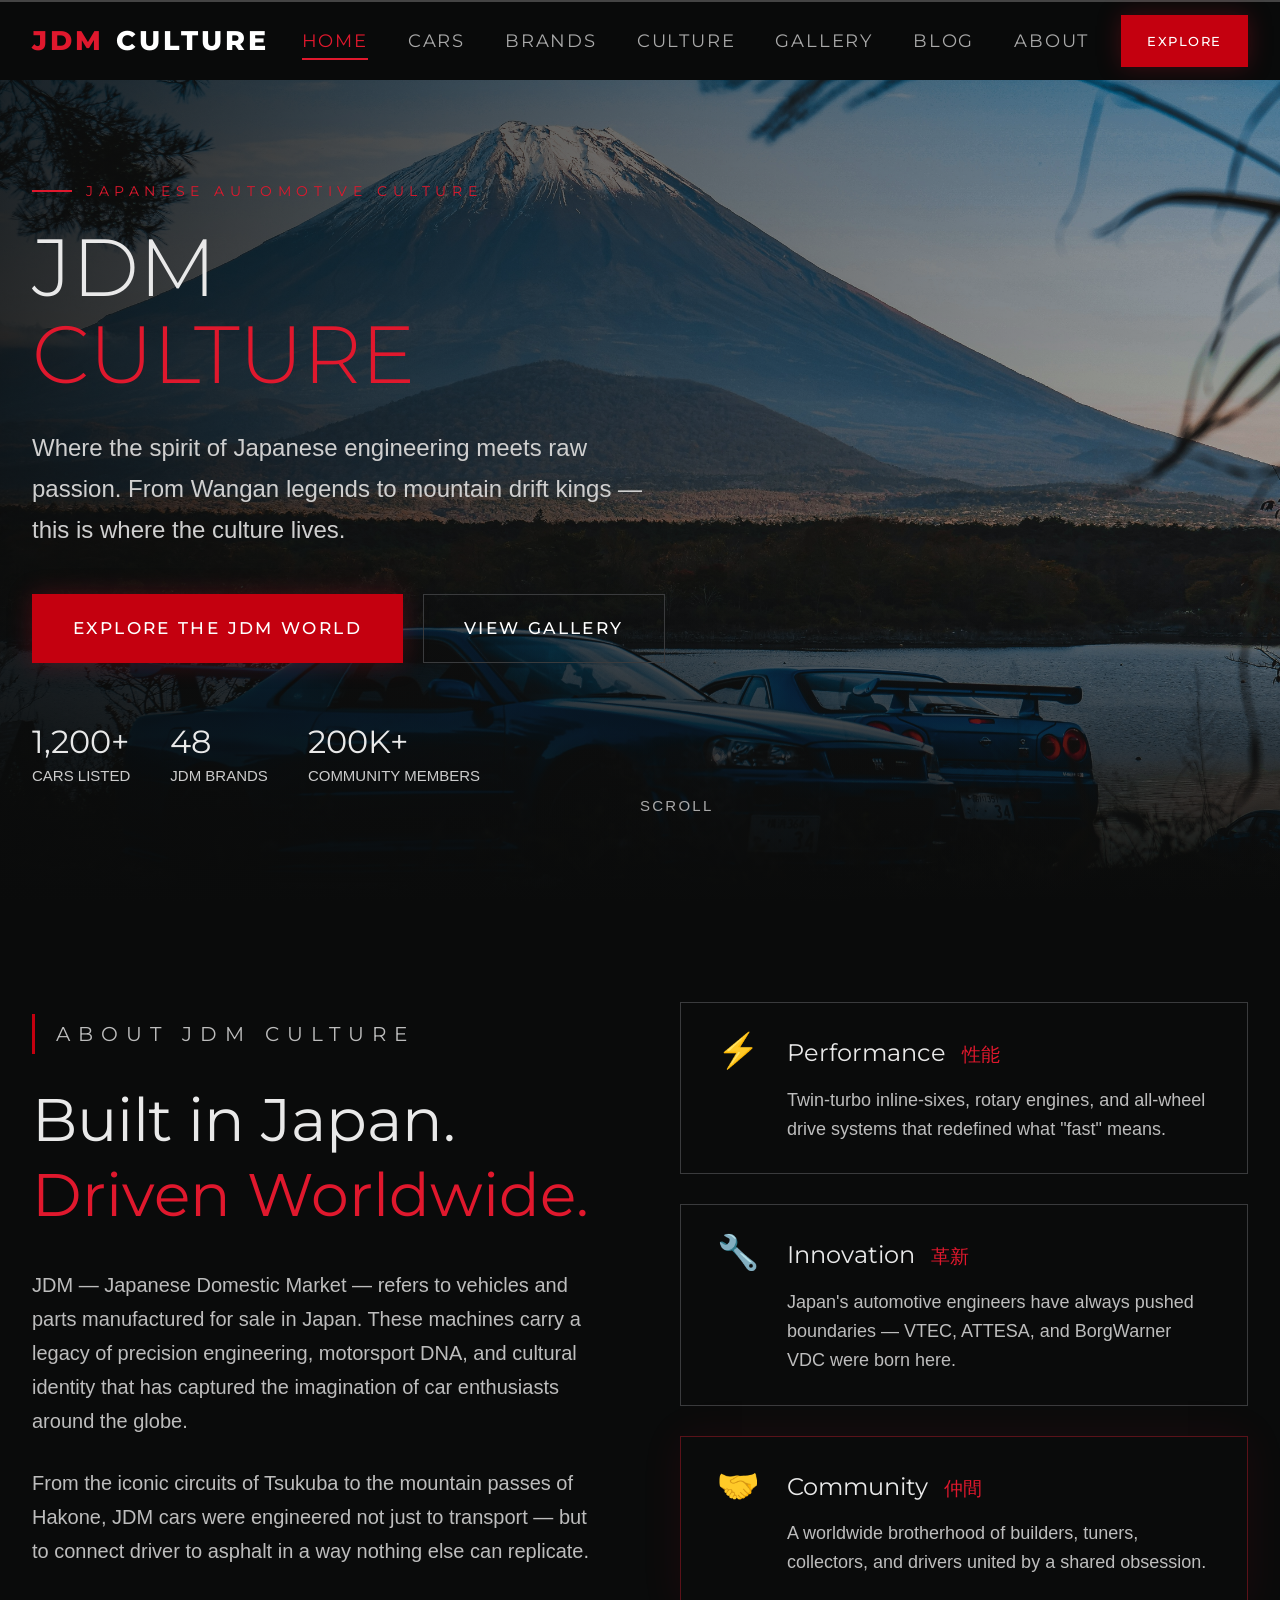
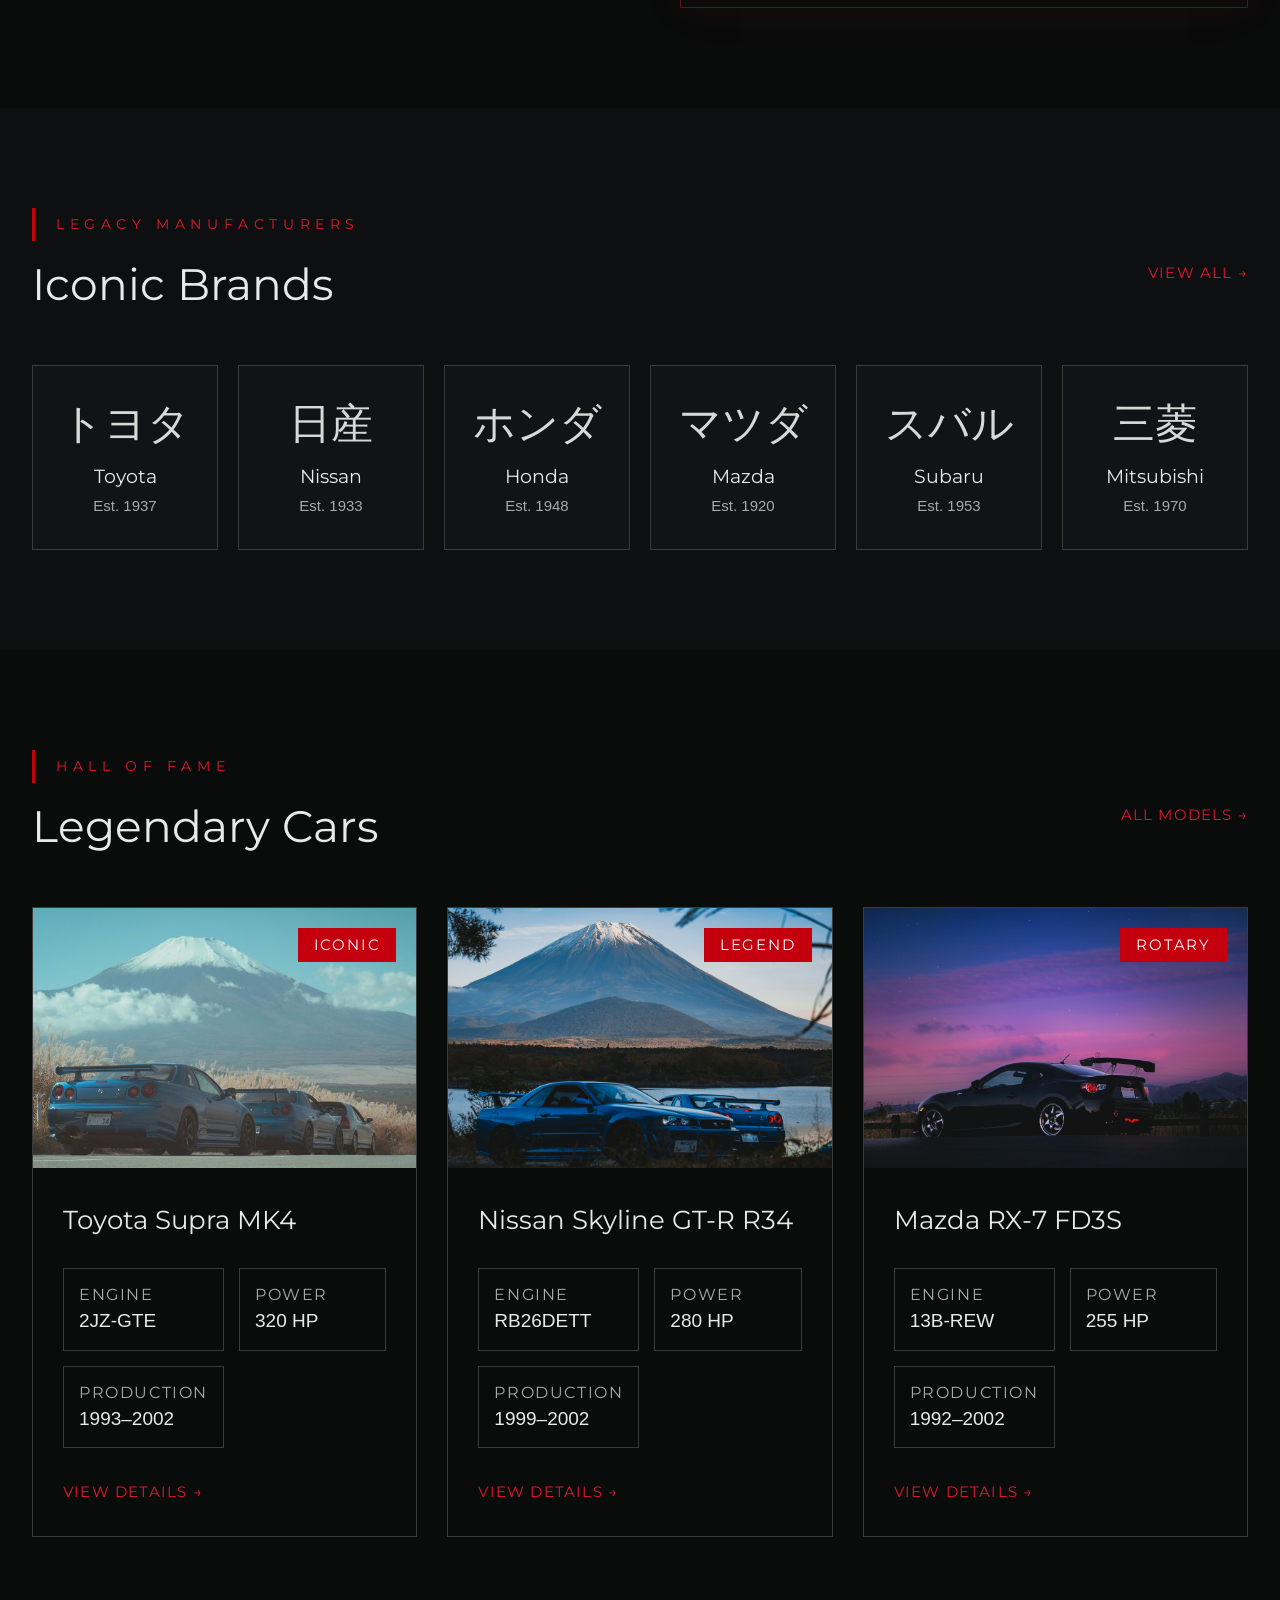
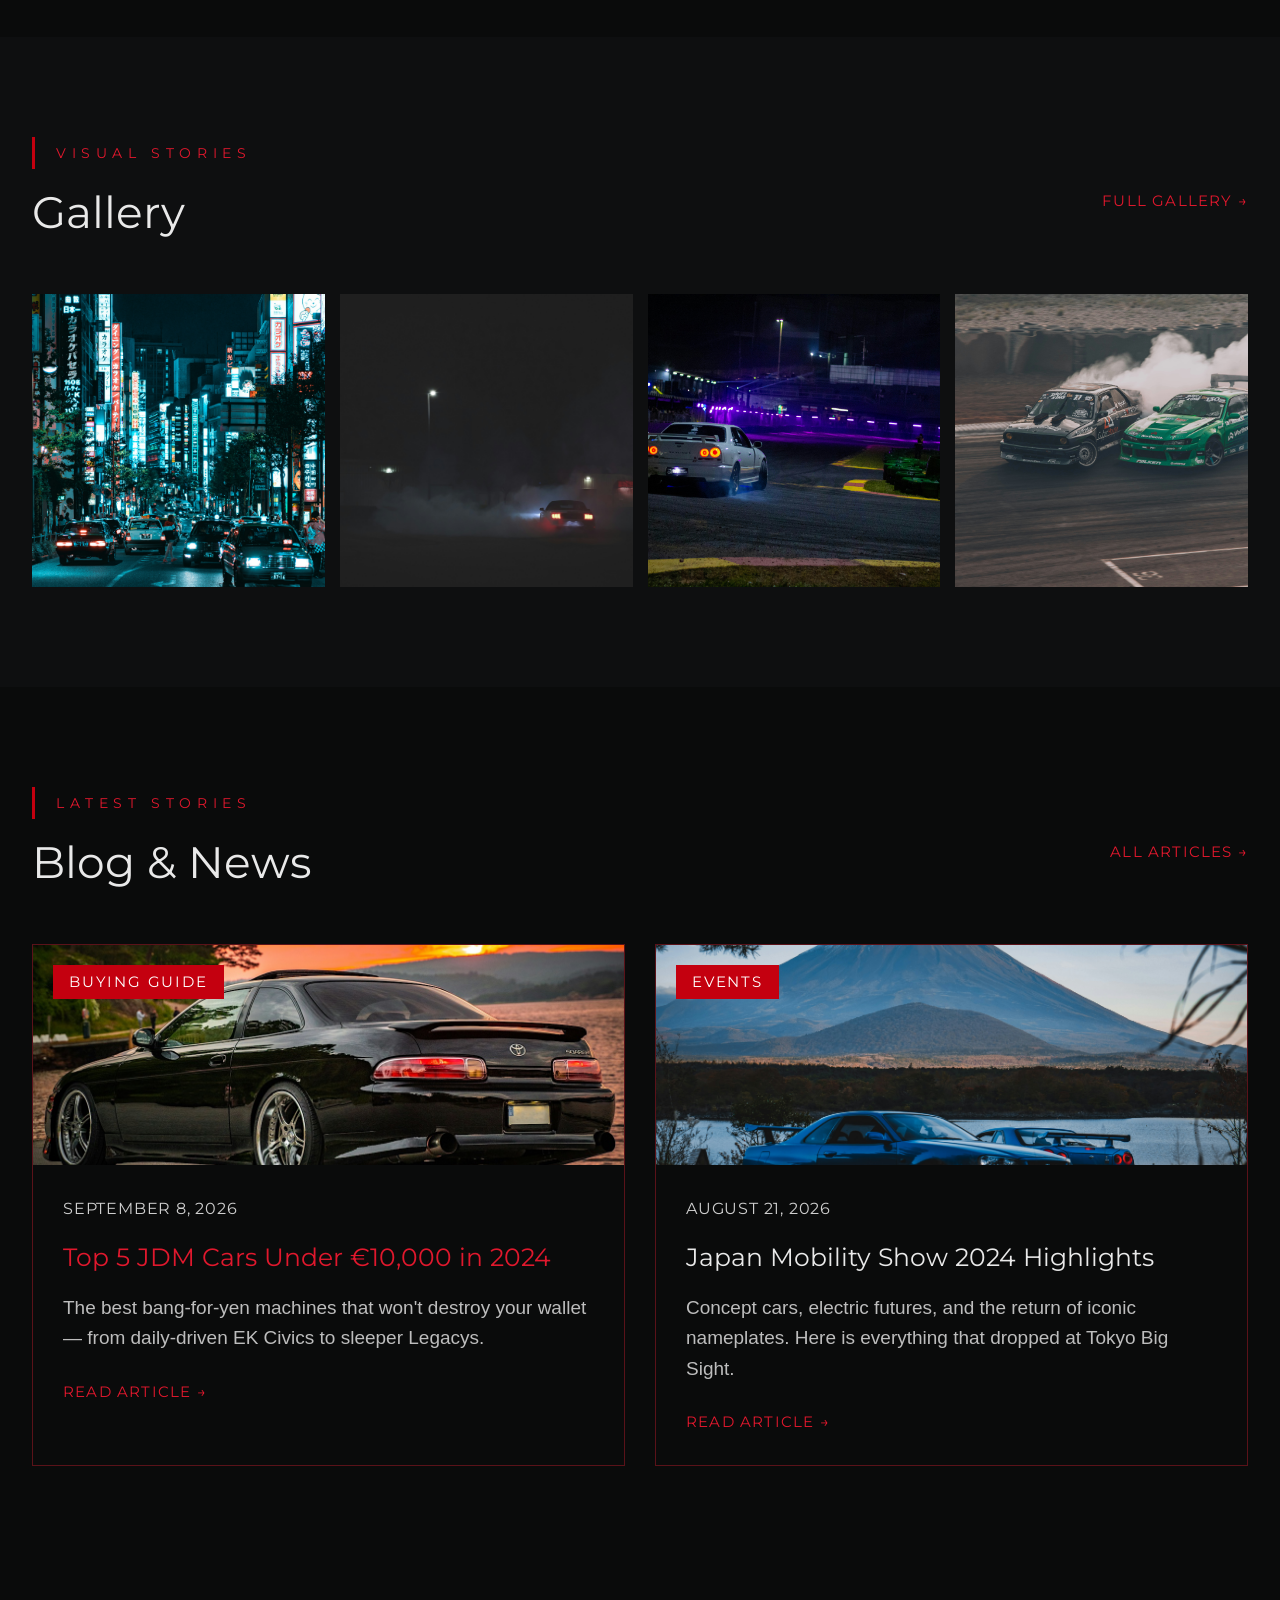
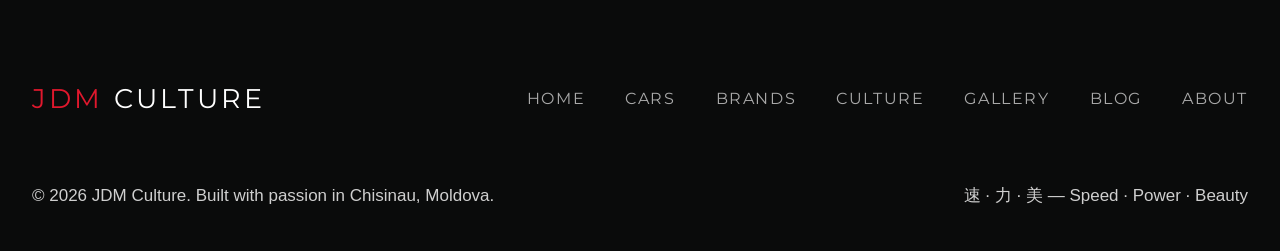
==== index.html @ 582361bb "Prima pagină WEB" ====
<!DOCTYPE html>
<html lang="en">
<head>
  <meta charset="UTF-8">
  <meta name="viewport" content="width=device-width, initial-scale=1">
  <title>JDM Culture – Built in Japan. Driven Worldwide.</title>
  <link rel="stylesheet" href="css/style.css">
</head>
<body>

<header class="header">
  <div class="container header-row">
    <a class="logo" href="#home"><span>JDM</span> CULTURE</a>
    <nav>
      <ul class="menu">
        <li><a class="active" href="#home">Home</a></li>
        <li><a href="#cars">Cars</a></li>
        <li><a href="#brands">Brands</a></li>
        <li><a href="#culture">Culture</a></li>
        <li><a href="#gallery">Gallery</a></li>
        <li><a href="#blog">Blog</a></li>
        <li><a href="#about">About</a></li>
      </ul>
    </nav>
    <a class="btn btn-red btn-sm" href="#cars">Explore</a>
  </div>
</header>

<main>
  <section class="hero" id="home">
    <div class="container hero-inner">
      <p class="eyebrow eyebrow-line">Japanese Automotive Culture</p>
      <h1>JDM<br><span>CULTURE</span></h1>
      <p class="hero-text">Where the spirit of Japanese engineering meets raw passion. From Wangan legends to mountain drift kings — this is where the culture lives.</p>
      <div class="hero-btns">
        <a class="btn btn-red btn-lg" href="#cars">Explore the JDM World</a>
        <a class="btn btn-ghost btn-lg" href="#gallery">View Gallery</a>
      </div>
      <div class="hero-stats">
        <div><strong>1,200+</strong><span>Cars listed</span></div>
        <div><strong>48</strong><span>JDM brands</span></div>
        <div><strong>200K+</strong><span>Community members</span></div>
      </div>
      <span class="scroll">Scroll</span>
    </div>
  </section>

  <section class="section" id="culture">
    <div class="container about">
      <div class="about-text">
        <p class="eyebrow eyebrow-bar">About JDM Culture</p>
        <h2 class="big">Built in Japan.<br><span>Driven Worldwide.</span></h2>
        <p>JDM — Japanese Domestic Market — refers to vehicles and parts manufactured for sale in Japan. These machines carry a legacy of precision engineering, motorsport DNA, and cultural identity that has captured the imagination of car enthusiasts around the globe.</p>
        <p>From the iconic circuits of Tsukuba to the mountain passes of Hakone, JDM cars were engineered not just to transport — but to connect driver to asphalt in a way nothing else can replicate.</p>
      </div>
      <div class="about-cards">
        <article class="feature">
          <span class="f-icon">⚡</span>
          <div><h3>Performance <em>性能</em></h3><p>Twin-turbo inline-sixes, rotary engines, and all-wheel drive systems that redefined what "fast" means.</p></div>
        </article>
        <article class="feature">
          <span class="f-icon">🔧</span>
          <div><h3>Innovation <em>革新</em></h3><p>Japan's automotive engineers have always pushed boundaries — VTEC, ATTESA, and BorgWarner VDC were born here.</p></div>
        </article>
        <article class="feature feature-red">
          <span class="f-icon">🤝</span>
          <div><h3>Community <em>仲間</em></h3><p>A worldwide brotherhood of builders, tuners, collectors, and drivers united by a shared obsession.</p></div>
        </article>
      </div>
    </div>
  </section>

  <section class="section section-alt" id="brands">
    <div class="container">
      <div class="head">
        <div><p class="eyebrow eyebrow-bar">Legacy Manufacturers</p><h2>Iconic Brands</h2></div>
        <a class="link" href="#">View all →</a>
      </div>
      <div class="brands">
        <article class="brand"><span>トヨタ</span><h3>Toyota</h3><p>Est. 1937</p></article>
        <article class="brand"><span>日産</span><h3>Nissan</h3><p>Est. 1933</p></article>
        <article class="brand"><span>ホンダ</span><h3>Honda</h3><p>Est. 1948</p></article>
        <article class="brand"><span>マツダ</span><h3>Mazda</h3><p>Est. 1920</p></article>
        <article class="brand"><span>スバル</span><h3>Subaru</h3><p>Est. 1953</p></article>
        <article class="brand"><span>三菱</span><h3>Mitsubishi</h3><p>Est. 1970</p></article>
      </div>
    </div>
  </section>

  <section class="section" id="cars">
    <div class="container">
      <div class="head">
        <div><p class="eyebrow eyebrow-bar">Hall of Fame</p><h2>Legendary Cars</h2></div>
        <a class="link" href="#">All models →</a>
      </div>
      <div class="cars">
        <article class="car">
          <div class="car-img"><span class="tag">Iconic</span><img src="img/home/photo2-home.jpg" alt="Toyota Supra MK4"></div>
          <div class="car-body">
            <h3>Toyota Supra MK4</h3>
            <div class="specs">
              <div><small>Engine</small>2JZ-GTE</div>
              <div><small>Power</small>320 HP</div>
              <div><small>Production</small>1993–2002</div>
            </div>
            <a class="link" href="#">View details →</a>
          </div>
        </article>
        <article class="car">
          <div class="car-img"><span class="tag">Legend</span><img src="img/home/photo3-home.jpg" alt="Nissan Skyline GT-R R34"></div>
          <div class="car-body">
            <h3>Nissan Skyline GT-R R34</h3>
            <div class="specs">
              <div><small>Engine</small>RB26DETT</div>
              <div><small>Power</small>280 HP</div>
              <div><small>Production</small>1999–2002</div>
            </div>
            <a class="link" href="#">View details →</a>
          </div>
        </article>
        <article class="car">
          <div class="car-img"><span class="tag">Rotary</span><img src="img/home/photo4-home.jpg" alt="Mazda RX-7 FD3S"></div>
          <div class="car-body">
            <h3>Mazda RX-7 FD3S</h3>
            <div class="specs">
              <div><small>Engine</small>13B-REW</div>
              <div><small>Power</small>255 HP</div>
              <div><small>Production</small>1992–2002</div>
            </div>
            <a class="link" href="#">View details →</a>
          </div>
        </article>
      </div>
    </div>
  </section>

  <section class="section section-alt" id="gallery">
    <div class="container">
      <div class="head">
        <div><p class="eyebrow eyebrow-bar">Visual Stories</p><h2>Gallery</h2></div>
        <a class="link" href="#">Full gallery →</a>
      </div>
      <div class="gallery">
        <img src="img/home/photo5-home.jpg" alt="Tokyo street at night">
        <img src="img/home/photo6-home.jpg" alt="Drift in the dark">
        <img src="img/home/photo7-home.jpg" alt="Skyline at a night meet">
        <img src="img/home/photo8-home.jpg" alt="Two drift cars">
      </div>
    </div>
  </section>

  <section class="section" id="blog">
    <div class="container">
      <div class="head">
        <div><p class="eyebrow eyebrow-bar">Latest Stories</p><h2>Blog &amp; News</h2></div>
        <a class="link" href="#">All articles →</a>
      </div>
      <div class="posts">
        <article class="post">
          <div class="post-img"><span class="tag">Buying Guide</span><img src="img/home/photo9-home.jpg" alt="Car at sunset"></div>
          <div class="post-body">
            <time>September 8, 2026</time>
            <h3 class="red">Top 5 JDM Cars Under €10,000 in 2024</h3>
            <p>The best bang-for-yen machines that won't destroy your wallet — from daily-driven EK Civics to sleeper Legacys.</p>
            <a class="link" href="#">Read article →</a>
          </div>
        </article>
        <article class="post">
          <div class="post-img"><span class="tag">Events</span><img src="img/home/photo10-home.jpg" alt="Mount Fuji and a blue Skyline"></div>
          <div class="post-body">
            <time>August 21, 2026</time>
            <h3>Japan Mobility Show 2024 Highlights</h3>
            <p>Concept cars, electric futures, and the return of iconic nameplates. Here is everything that dropped at Tokyo Big Sight.</p>
            <a class="link" href="#">Read article →</a>
          </div>
        </article>
      </div>
    </div>
  </section>
</main>

<footer class="footer" id="about">
  <div class="container footer-row">
    <a class="logo logo-light" href="#home"><span>JDM</span> CULTURE</a>
    <nav>
      <ul class="menu menu-sm">
        <li><a href="#home">Home</a></li>
        <li><a href="#cars">Cars</a></li>
        <li><a href="#brands">Brands</a></li>
        <li><a href="#culture">Culture</a></li>
        <li><a href="#gallery">Gallery</a></li>
        <li><a href="#blog">Blog</a></li>
        <li><a href="#about">About</a></li>
      </ul>
    </nav>
  </div>
  <div class="container footer-bottom">
    <span>© 2026 JDM Culture. Built with passion in Chisinau, Moldova.</span>
    <span>速 · 力 · 美 — Speed · Power · Beauty</span>
  </div>
</footer>

</body>
</html>
---- css/style.css ----
@import url('https://fonts.googleapis.com/css2?family=Montserrat:ital,wght@0,100..900;1,100..900&display=swap');

* {
  margin: 0;
  padding: 0;
  box-sizing: border-box
}

:root {
  --bg: #0a0b0b;
  --bg2: #0e0f10;
  --card: #121316;
  --red: #e0182d;
  --red-d: #c4000f;
  --line: #3a3b3d;
  --text: #e9e9e9;
  --muted: #a9a9a9
}

html {
  scroll-behavior: smooth;
  scroll-padding-top: 90px
}

body {
  background: var(--bg);
  color: var(--text);
  font-family: "Inter", Arial, sans-serif;
  line-height: 1.7
}

a {
  color: inherit;
  text-decoration: none
}

ul {
  list-style: none
}

img {
  display: block;
  width: 100%;
  height: 100%;
  object-fit: cover;
  background: #1b1c1e
}

.container {
  width: min(1540px, 100% - 64px);
  margin: 0 auto
}

h1,
h2,
h3,
.logo,
.eyebrow,
.btn,
.menu a,
.link,
small,
time,
.brand span {
  font-family: "Montserrat", Arial, sans-serif
}

h2 {
  font-weight: 400;
  font-size: 44px;
  line-height: 1.15
}

.red,
.big span,
.hero h1 span {
  color: var(--red)
}

/* Butoane și linkuri */
.btn {
  display: inline-block;
  text-transform: uppercase;
  letter-spacing: .12em;
  font-size: 13px;
  font-weight: 500;
  border: 1px solid transparent;
  transition: background .2s
}

.btn-red {
  background: var(--red-d);
  color: #fff;
  box-shadow: 0 0 24px rgba(224, 24, 45, .25)
}

.btn-red:hover {
  background: var(--red)
}

.btn-ghost {
  border-color: var(--line);
  color: #fff
}

.btn-ghost:hover {
  border-color: #fff
}

.btn-sm {
  padding: 14px 25px
}

.btn-lg {
  padding: 22px 40px;
  font-size: 17px;
  line-height: 23px;
  letter-spacing: .14em
}

.link {
  color: var(--red);
  text-transform: uppercase;
  letter-spacing: .08em;
  font-size: 15px
}

.link:hover {
  text-decoration: underline
}

/* Etichete */
.eyebrow {
  color: var(--red);
  text-transform: uppercase;
  letter-spacing: .4em;
  font-size: 14px;
  line-height: 1.2
}

.eyebrow-bar {
  border-left: 3px solid var(--red-d);
  padding: 8px 0 8px 21px;
  margin-bottom: 18px
}

.eyebrow-line {
  display: flex;
  align-items: center;
  gap: 14px
}

.eyebrow-line::before {
  content: "";
  width: 40px;
  height: 2px;
  background: var(--red)
}

.tag {
  position: absolute;
  z-index: 1;
  background: var(--red-d);
  color: #fff;
  text-transform: uppercase;
  letter-spacing: .12em;
  font-size: 15px;
  padding: 4px 16px;
  font-family: "Montserrat", sans-serif
}

/* Header sticky */
.header {
  position: sticky;
  top: 0;
  z-index: 100;
  background: rgba(10, 11, 11, .92);
  backdrop-filter: blur(8px);
  border-top: 2px solid #444
}

.header-row {
  display: flex;
  justify-content: space-between;
  align-items: center;
  height: 78px
}

.logo {
  font-weight: 800;
  font-size: 27px;
  letter-spacing: .12em;
  color: #fff
}

.logo span {
  color: var(--red)
}

.menu {
  display: flex;
  gap: 40px
}

.menu a {
  text-transform: uppercase;
  letter-spacing: .1em;
  font-size: 18px;
  color: var(--muted);
  padding: 6px 0;
  border-bottom: 2px solid transparent
}

.menu a:hover {
  color: #fff
}

.menu a.active {
  color: var(--red);
  border-bottom-color: var(--red)
}

/* Hero */
.hero {
  position: relative;
  min-height: calc(100vh - 78px);
  display: flex;
  align-items: center;
  background: linear-gradient(90deg, rgba(10, 11, 11, .85), rgba(10, 11, 11, .25)), linear-gradient(0deg, var(--bg), transparent 40%), url("../img/home/photo1-home.jpg") center/cover #151a24
}

.hero-inner {
  position: relative;
  padding-top: 50px;
  padding-bottom: 60px
}

.hero h1 {
  font-weight: 300;
  font-size: clamp(72px, 6.3vw, 120px);
  line-height: 1.08;
  margin: 24px 0 30px
}

.hero-text {
  max-width: 630px;
  font-size: 24px;
  color: #cfcfcf;
  margin-bottom: 44px
}

.hero-btns {
  display: flex;
  gap: 20px;
  flex-wrap: wrap;
  margin-bottom: 60px
}

.hero-stats {
  display: flex;
  gap: 40px;
  flex-wrap: wrap
}

.hero-stats strong {
  display: block;
  font-family: "Montserrat", sans-serif;
  font-weight: 400;
  font-size: 32px;
  line-height: 1.2
}

.hero-stats span {
  text-transform: uppercase;
  font-size: 15px;
  color: #ccc
}

.scroll {
  position: absolute;
  left: 50%;
  bottom: 30px;
  text-transform: uppercase;
  letter-spacing: .15em;
  font-size: 15px;
  color: var(--muted)
}

/* Secțiuni */
.section {
  padding: 100px 0
}

.section-alt {
  background: var(--bg2)
}

.head {
  display: flex;
  justify-content: space-between;
  align-items: flex-end;
  margin-bottom: 56px
}

.head .link {
  margin-bottom: 24px
}

/* About */
.about {
  display: grid;
  grid-template-columns: 1fr 1fr;
  gap: 80px;
  align-items: center
}

.big {
  font-size: 60px;
  line-height: 1.25;
  margin-bottom: 36px
}

.about-text p {
  font-size: 20px;
  color: #bdbdbd;
  margin-bottom: 28px
}

.about-cards {
  display: grid;
  gap: 30px
}

.feature {
  display: flex;
  gap: 28px;
  border: 1px solid var(--line);
  padding: 30px 36px;
  min-height: 164px
}

.feature-red {
  border-color: #5a1219;
  box-shadow: 0 0 40px rgba(224, 24, 45, .08)
}

.f-icon {
  font-size: 34px;
  line-height: 1
}

.feature h3 {
  font-weight: 400;
  font-size: 24px;
  margin-bottom: 12px
}

.feature em {
  font-style: normal;
  font-size: 19px;
  color: var(--red);
  margin-left: 10px
}

.feature p {
  color: #bdbdbd;
  font-size: 18px;
  line-height: 1.6
}

/* Mărci */
.brands {
  display: grid;
  grid-template-columns: repeat(6, 1fr);
  gap: 20px
}

.brand {
  background: var(--card);
  border: 1px solid var(--line);
  text-align: center;
  padding: 30px 10px;
  transition: border-color .2s
}

.brand:hover {
  border-color: var(--red)
}

.brand span {
  display: block;
  font-size: 42px;
  line-height: 1.3;
  color: #d8d8d8;
  margin-bottom: 10px
}

.brand h3 {
  font-family: "Montserrat", sans-serif;
  font-weight: 400;
  font-size: 19px
}

.brand p {
  font-size: 15px;
  color: var(--muted)
}

/* Mașini */
.cars {
  display: grid;
  grid-template-columns: repeat(3, 1fr);
  gap: 30px
}

.car {
  border: 1px solid var(--line);
  background: var(--bg)
}

.car-img,
.post-img {
  position: relative;
  overflow: hidden
}

.car-img {
  height: 260px
}

.car-img .tag {
  top: 20px;
  right: 20px
}

.car-body {
  padding: 30px
}

.car h3 {
  font-weight: 400;
  font-size: 26px;
  margin-bottom: 26px
}

.specs {
  display: grid;
  grid-template-columns: 1fr 1fr;
  gap: 15px;
  margin-bottom: 30px
}

.specs div {
  border: 1px solid var(--line);
  padding: 14px 15px;
  font-size: 19px;
  line-height: 1.5
}

.specs small {
  display: block;
  text-transform: uppercase;
  letter-spacing: .1em;
  font-size: 16px;
  font-weight: 400;
  color: var(--muted)
}

/* Galerie */
.gallery {
  display: grid;
  grid-template-columns: repeat(4, 1fr);
  gap: 15px
}

.gallery img {
  aspect-ratio: 1/1
}

/* Blog */
.posts {
  display: grid;
  grid-template-columns: 1fr 1fr;
  gap: 30px
}

.post {
  border: 1px solid #5a1219;
  background: var(--bg)
}

.post-img {
  height: 220px
}

.post-img .tag {
  top: 20px;
  left: 20px
}

.post-body {
  padding: 30px
}

.post time {
  display: block;
  text-transform: uppercase;
  letter-spacing: .05em;
  font-size: 16px;
  color: #cfcfcf;
  margin-bottom: 14px
}

.post h3 {
  font-weight: 400;
  font-size: 25px;
  margin-bottom: 14px
}

.post p {
  color: #bdbdbd;
  font-size: 19px;
  line-height: 1.6;
  margin-bottom: 24px
}

/* Footer */
.footer {
  padding: 110px 0 40px
}

.footer-row {
  display: flex;
  justify-content: space-between;
  align-items: center;
  margin-bottom: 60px
}

.logo-light {
  font-weight: 400
}

.menu-sm {
  gap: 40px
}

.menu-sm a {
  font-size: 16px
}

.footer-bottom {
  display: flex;
  justify-content: space-between;
  flex-wrap: wrap;
  gap: 10px;
  color: #cfcfcf;
  font-size: 17px
}

/* Responsive */
@media (max-width:1100px) {
  .menu {
    display: none
  }

  .about,
  .posts {
    grid-template-columns: 1fr
  }

  .brands {
    grid-template-columns: repeat(3, 1fr)
  }

  .cars {
    grid-template-columns: 1fr 1fr
  }

  .gallery {
    grid-template-columns: 1fr 1fr
  }
}

@media (max-width:640px) {

  .cars,
  .brands {
    grid-template-columns: 1fr
  }

  h2 {
    font-size: 34px
  }

  .big {
    font-size: 40px
  }

  .head {
    flex-direction: column;
    align-items: flex-start
  }

  .scroll {
    display: none
  }
}
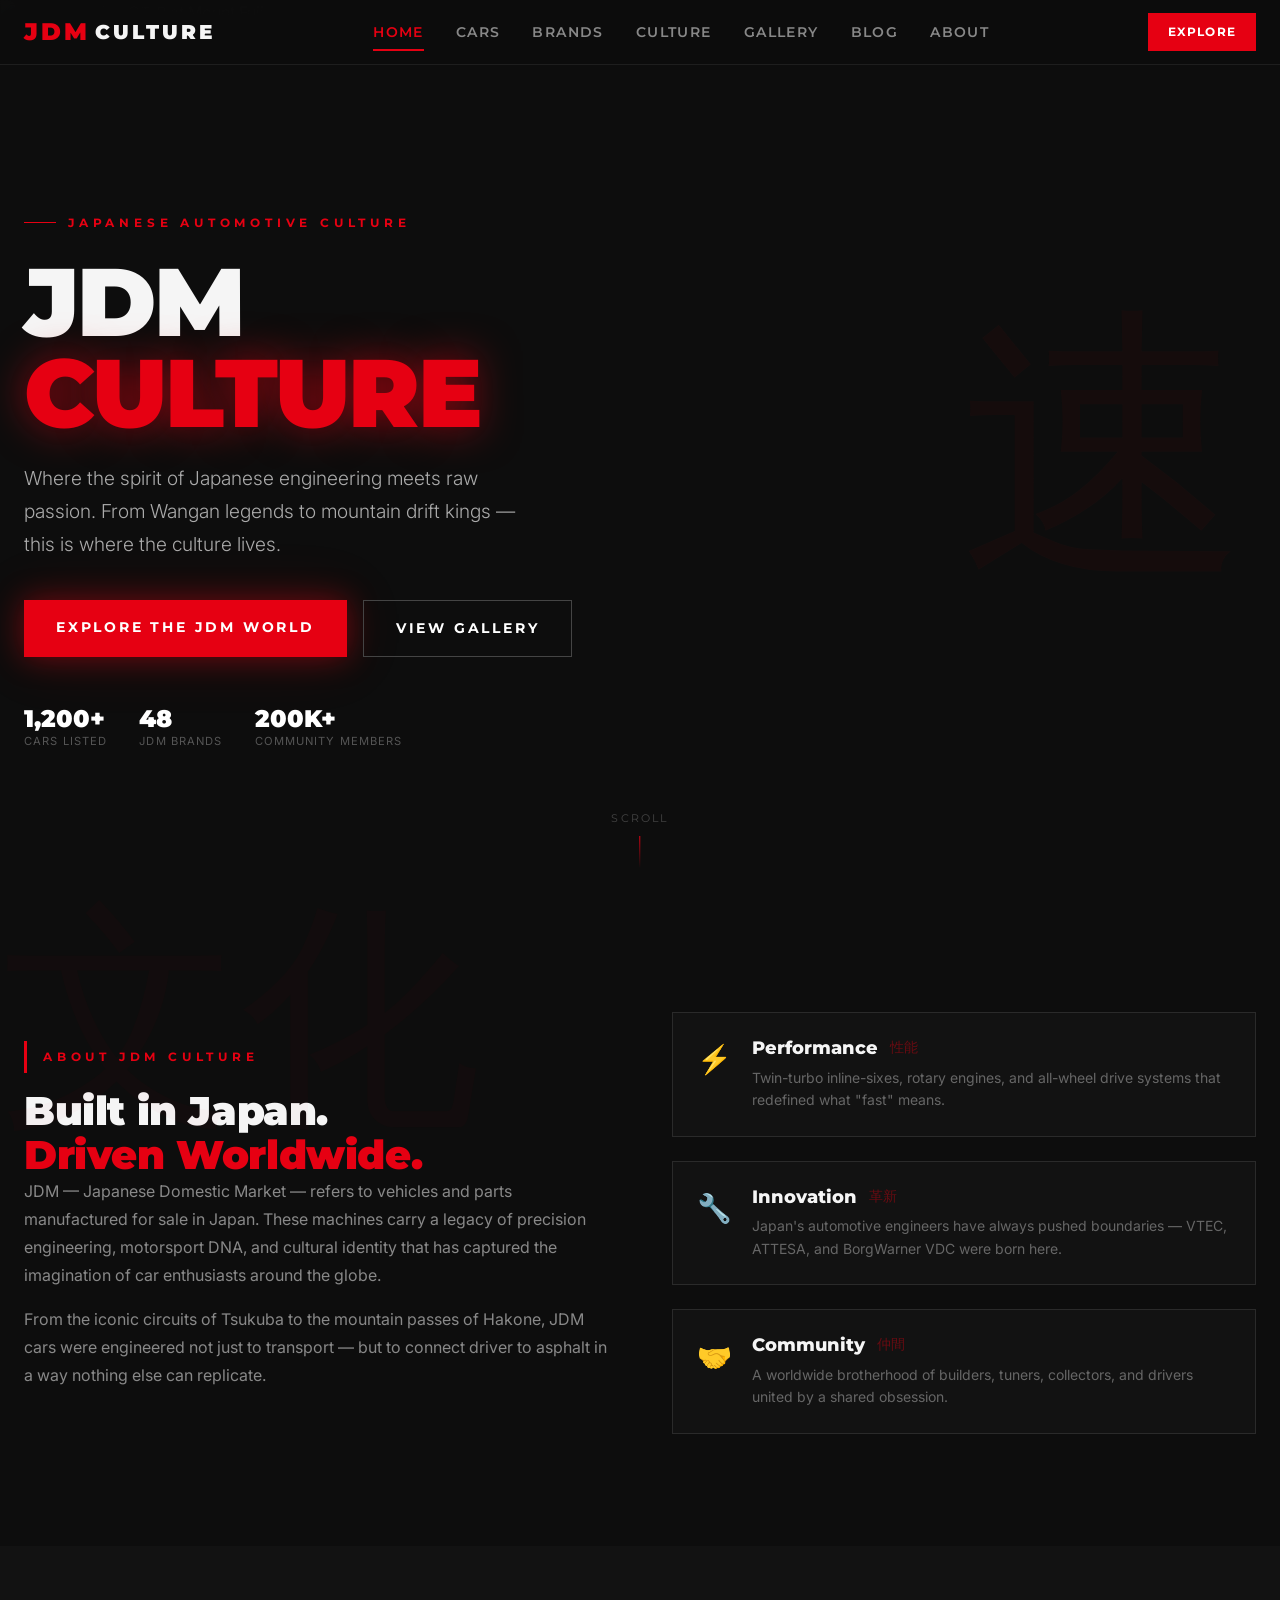
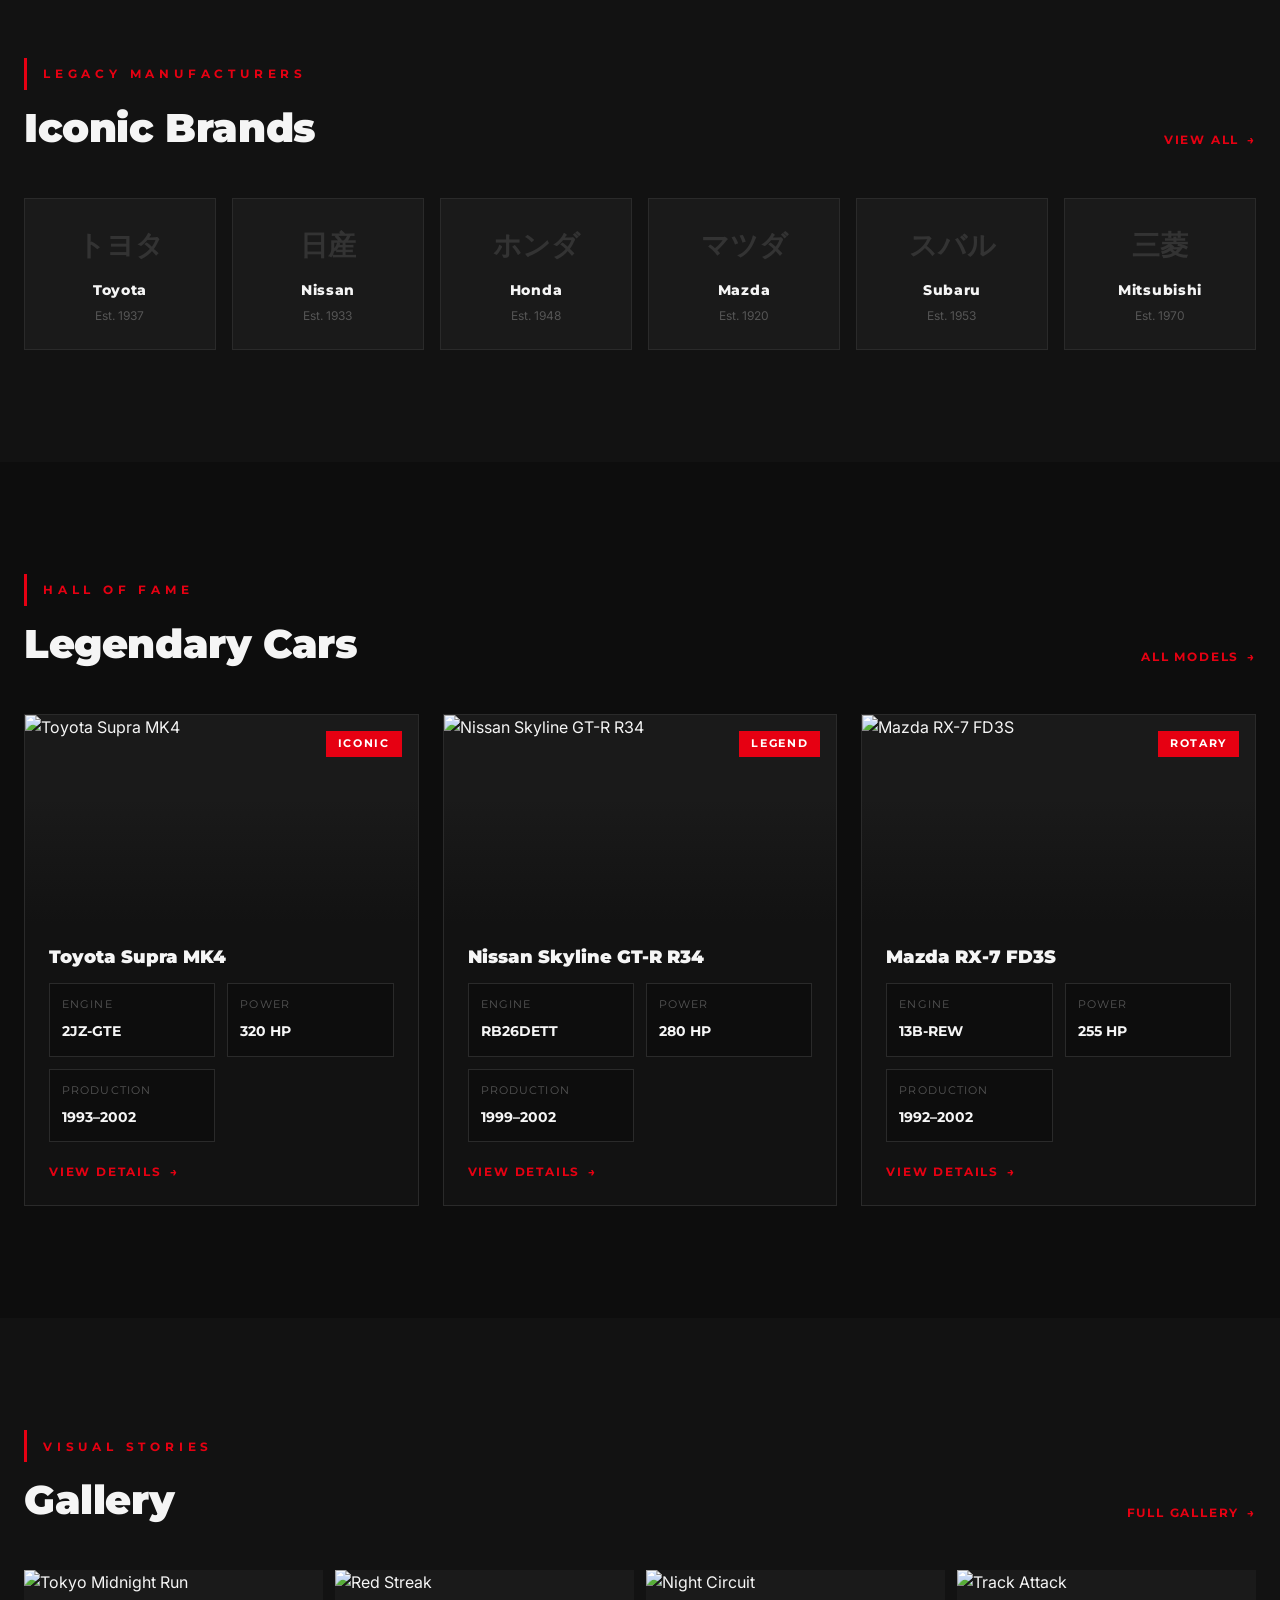
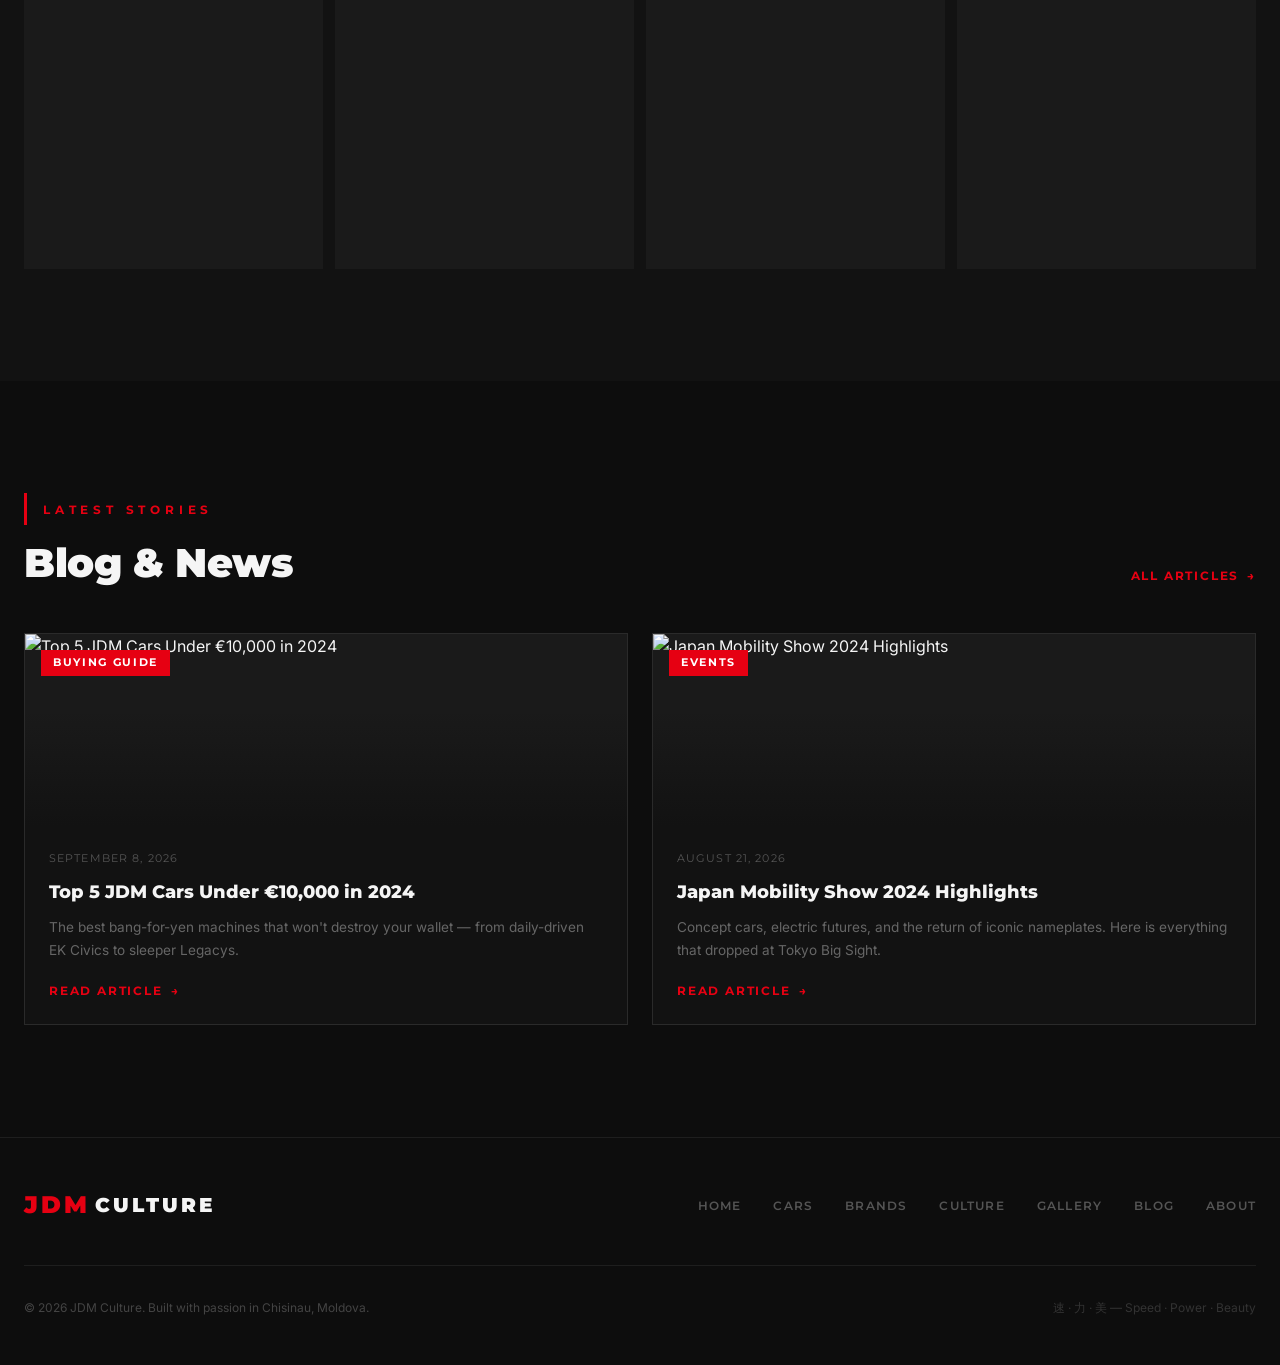
==== commit a7641bdf: "Apropae gata" ====
--- a/index.html
+++ b/index.html
@@ -1,204 +1,409 @@
-<!DOCTYPE html>
-<html lang="en">
-<head>
-  <meta charset="UTF-8">
-  <meta name="viewport" content="width=device-width, initial-scale=1">
-  <title>JDM Culture – Built in Japan. Driven Worldwide.</title>
-  <link rel="stylesheet" href="css/style.css">
-</head>
-<body>
-
-<header class="header">
-  <div class="container header-row">
-    <a class="logo" href="#home"><span>JDM</span> CULTURE</a>
-    <nav>
-      <ul class="menu">
-        <li><a class="active" href="#home">Home</a></li>
-        <li><a href="#cars">Cars</a></li>
-        <li><a href="#brands">Brands</a></li>
-        <li><a href="#culture">Culture</a></li>
-        <li><a href="#gallery">Gallery</a></li>
-        <li><a href="#blog">Blog</a></li>
-        <li><a href="#about">About</a></li>
-      </ul>
+<!doctype html>
+<html lang="ro">
+  <head>
+    <meta charset="UTF-8" />
+    <meta name="viewport" content="width=device-width, initial-scale=1.0" />
+    <meta name="description" content="Explore the vibrant world of Japanese automotive culture with a sleek, modern platform featuring iconic cars, brands, and community insights." />
+    <meta name="robots" content="noindex, nofollow" />
+    <title>JDM Culture — Japanese Automotive Culture</title>
+    <link rel="stylesheet" href="css/styles.css" />
+  </head>
+  <body>
+    <!-- ============ NAVIGATION ============ -->
+    <nav class="navbar">
+      <div class="nav-container">
+        <a href="index.html" class="logo">
+          <span class="logo-red">JDM</span>
+          <span class="logo-white">CULTURE</span>
+        </a>
+
+        <div class="nav-links">
+          <a href="index.html" class="nav-link active">Home</a>
+          <a href="cars.html" class="nav-link">Cars</a>
+          <a href="brands.html" class="nav-link">Brands</a>
+          <a href="culture.html" class="nav-link">Culture</a>
+          <a href="gallery.html" class="nav-link">Gallery</a>
+          <a href="blog.html" class="nav-link">Blog</a>
+          <a href="about.html" class="nav-link">About</a>
+        </div>
+
+        <a href="cars.html" class="btn-cta">Explore</a>
+
+        <!-- Mobile toggle (checkbox hack, no JS) -->
+        <input type="checkbox" id="menu-toggle" class="menu-toggle" />
+        <label for="menu-toggle" class="menu-icon" aria-label="Toggle menu">
+          <span></span><span></span><span></span>
+        </label>
+      </div>
+
+      <div class="mobile-menu">
+        <a href="index.html" class="mobile-link active">Home</a>
+        <a href="cars.html" class="mobile-link">Cars</a>
+        <a href="brands.html" class="mobile-link">Brands</a>
+        <a href="culture.html" class="mobile-link">Culture</a>
+        <a href="gallery.html" class="mobile-link">Gallery</a>
+        <a href="blog.html" class="mobile-link">Blog</a>
+        <a href="about.html" class="mobile-link">About</a>
+      </div>
     </nav>
-    <a class="btn btn-red btn-sm" href="#cars">Explore</a>
-  </div>
-</header>
-
-<main>
-  <section class="hero" id="home">
-    <div class="container hero-inner">
-      <p class="eyebrow eyebrow-line">Japanese Automotive Culture</p>
-      <h1>JDM<br><span>CULTURE</span></h1>
-      <p class="hero-text">Where the spirit of Japanese engineering meets raw passion. From Wangan legends to mountain drift kings — this is where the culture lives.</p>
-      <div class="hero-btns">
-        <a class="btn btn-red btn-lg" href="#cars">Explore the JDM World</a>
-        <a class="btn btn-ghost btn-lg" href="#gallery">View Gallery</a>
+
+    <main>
+      <!-- ============ HERO ============ -->
+      <section class="hero">
+        <!-- ÎNLOCUIEȘTE: imagine hero principală (recomandat 1600×900) -->
+        <img
+          src="images/hero-home.jpg"
+          alt="Nissan Skyline GT-R at Mount Fuji"
+          class="hero-img"
+        />
+        <div class="hero-overlay"></div>
+
+        <div class="hero-kanji" aria-hidden="true">速</div>
+
+        <div class="hero-content">
+          <div class="hero-tagline">
+            <span class="line-red"></span>
+            <span>Japanese Automotive Culture</span>
+          </div>
+
+          <h1 class="hero-title">
+            <span class="block">JDM</span>
+            <span class="block accent red-glow-text">CULTURE</span>
+          </h1>
+
+          <p class="hero-desc">
+            Where the spirit of Japanese engineering meets raw passion.
+            From Wangan legends to mountain drift kings — this is where
+            the culture lives.
+          </p>
+
+          <div class="hero-actions">
+            <a href="cars.html" class="btn-primary">Explore the JDM World</a>
+            <a href="gallery.html" class="btn-outline">View Gallery</a>
+          </div>
+
+          <div class="hero-stats">
+            <div class="stat">
+              <div class="stat-num">1,200+</div>
+              <div class="stat-label">Cars Listed</div>
+            </div>
+            <div class="stat">
+              <div class="stat-num">48</div>
+              <div class="stat-label">JDM Brands</div>
+            </div>
+            <div class="stat">
+              <div class="stat-num">200K+</div>
+              <div class="stat-label">Community Members</div>
+            </div>
+          </div>
+        </div>
+
+        <div class="scroll-indicator">
+          <div class="scroll-text">Scroll</div>
+          <div class="scroll-line"></div>
+        </div>
+      </section>
+
+      <!-- ============ ABOUT ============ -->
+      <section class="section section-dark">
+        <div class="kanji-accent" aria-hidden="true">文化</div>
+
+        <div class="container">
+          <div class="about-grid">
+            <div>
+              <div class="section-divider">
+                <span>About JDM Culture</span>
+              </div>
+              <h2 class="section-title">
+                Built in Japan.<br />
+                <span class="accent">Driven Worldwide.</span>
+              </h2>
+              <p class="text-muted">
+                JDM — Japanese Domestic Market — refers to vehicles and parts manufactured for
+                sale in Japan. These machines carry a legacy of precision engineering, motorsport
+                DNA, and cultural identity that has captured the imagination of car enthusiasts
+                around the globe.
+              </p>
+              <p class="text-muted">
+                From the iconic circuits of Tsukuba to the mountain passes of Hakone, JDM cars
+                were engineered not just to transport — but to connect driver to asphalt in a
+                way nothing else can replicate.
+              </p>
+            </div>
+
+            <div class="feature-list">
+              <div class="feature-card">
+                <div class="feature-icon">⚡</div>
+                <div>
+                  <div class="feature-head">
+                    <h3>Performance</h3>
+                    <span class="feature-kanji">性能</span>
+                  </div>
+                  <p>Twin-turbo inline-sixes, rotary engines, and all-wheel drive systems that redefined what "fast" means.</p>
+                </div>
+              </div>
+
+              <div class="feature-card">
+                <div class="feature-icon">🔧</div>
+                <div>
+                  <div class="feature-head">
+                    <h3>Innovation</h3>
+                    <span class="feature-kanji">革新</span>
+                  </div>
+                  <p>Japan's automotive engineers have always pushed boundaries — VTEC, ATTESA, and BorgWarner VDC were born here.</p>
+                </div>
+              </div>
+
+              <div class="feature-card">
+                <div class="feature-icon">🤝</div>
+                <div>
+                  <div class="feature-head">
+                    <h3>Community</h3>
+                    <span class="feature-kanji">仲間</span>
+                  </div>
+                  <p>A worldwide brotherhood of builders, tuners, collectors, and drivers united by a shared obsession.</p>
+                </div>
+              </div>
+            </div>
+          </div>
+        </div>
+      </section>
+
+      <!-- ============ BRANDS PREVIEW ============ -->
+      <section class="section section-mid">
+        <div class="container">
+          <div class="section-head">
+            <div>
+              <div class="section-divider">
+                <span>Legacy Manufacturers</span>
+              </div>
+              <h2 class="section-title">Iconic Brands</h2>
+            </div>
+            <a href="brands.html" class="link-arrow">View All <span>→</span></a>
+          </div>
+
+          <div class="brands-grid">
+            <a href="brands.html" class="brand-card">
+              <div class="brand-kanji">トヨタ</div>
+              <div>
+                <div class="brand-name">Toyota</div>
+                <div class="brand-meta">Est. 1937</div>
+              </div>
+            </a>
+            <a href="brands.html" class="brand-card">
+              <div class="brand-kanji">日産</div>
+              <div>
+                <div class="brand-name">Nissan</div>
+                <div class="brand-meta">Est. 1933</div>
+              </div>
+            </a>
+            <a href="brands.html" class="brand-card">
+              <div class="brand-kanji">ホンダ</div>
+              <div>
+                <div class="brand-name">Honda</div>
+                <div class="brand-meta">Est. 1948</div>
+              </div>
+            </a>
+            <a href="brands.html" class="brand-card">
+              <div class="brand-kanji">マツダ</div>
+              <div>
+                <div class="brand-name">Mazda</div>
+                <div class="brand-meta">Est. 1920</div>
+              </div>
+            </a>
+            <a href="brands.html" class="brand-card">
+              <div class="brand-kanji">スバル</div>
+              <div>
+                <div class="brand-name">Subaru</div>
+                <div class="brand-meta">Est. 1953</div>
+              </div>
+            </a>
+            <a href="brands.html" class="brand-card">
+              <div class="brand-kanji">三菱</div>
+              <div>
+                <div class="brand-name">Mitsubishi</div>
+                <div class="brand-meta">Est. 1970</div>
+              </div>
+            </a>
+          </div>
+        </div>
+      </section>
+
+      <!-- ============ CARS PREVIEW ============ -->
+      <section class="section section-dark">
+        <div class="container">
+          <div class="section-head">
+            <div>
+              <div class="section-divider">
+                <span>Hall of Fame</span>
+              </div>
+              <h2 class="section-title">Legendary Cars</h2>
+            </div>
+            <a href="cars.html" class="link-arrow">All Models <span>→</span></a>
+          </div>
+
+          <div class="cars-grid">
+            <!-- ÎNLOCUIEȘTE: imagine Toyota Supra MK4 -->
+            <article class="car-card">
+              <div class="car-img-wrap">
+                <img src="images/car-supra.jpg" alt="Toyota Supra MK4" class="car-img" />
+                <span class="car-tag">Iconic</span>
+              </div>
+              <div class="car-body">
+                <h3>Toyota Supra MK4</h3>
+                <div class="car-specs">
+                  <div class="spec"><span class="spec-label">Engine</span><span class="spec-val">2JZ-GTE</span></div>
+                  <div class="spec"><span class="spec-label">Power</span><span class="spec-val">320 HP</span></div>
+                  <div class="spec"><span class="spec-label">Production</span><span class="spec-val">1993–2002</span></div>
+                </div>
+                <a href="cars.html" class="link-arrow">View Details <span>→</span></a>
+              </div>
+            </article>
+
+            <!-- ÎNLOCUIEȘTE: imagine Skyline R34 -->
+            <article class="car-card">
+              <div class="car-img-wrap">
+                <img src="images/car-r34.jpg" alt="Nissan Skyline GT-R R34" class="car-img" />
+                <span class="car-tag">Legend</span>
+              </div>
+              <div class="car-body">
+                <h3>Nissan Skyline GT-R R34</h3>
+                <div class="car-specs">
+                  <div class="spec"><span class="spec-label">Engine</span><span class="spec-val">RB26DETT</span></div>
+                  <div class="spec"><span class="spec-label">Power</span><span class="spec-val">280 HP</span></div>
+                  <div class="spec"><span class="spec-label">Production</span><span class="spec-val">1999–2002</span></div>
+                </div>
+                <a href="cars.html" class="link-arrow">View Details <span>→</span></a>
+              </div>
+            </article>
+
+            <!-- ÎNLOCUIEȘTE: imagine Mazda RX-7 FD3S -->
+            <article class="car-card">
+              <div class="car-img-wrap">
+                <img src="images/car-rx7.jpg" alt="Mazda RX-7 FD3S" class="car-img" />
+                <span class="car-tag">Rotary</span>
+              </div>
+              <div class="car-body">
+                <h3>Mazda RX-7 FD3S</h3>
+                <div class="car-specs">
+                  <div class="spec"><span class="spec-label">Engine</span><span class="spec-val">13B-REW</span></div>
+                  <div class="spec"><span class="spec-label">Power</span><span class="spec-val">255 HP</span></div>
+                  <div class="spec"><span class="spec-label">Production</span><span class="spec-val">1992–2002</span></div>
+                </div>
+                <a href="cars.html" class="link-arrow">View Details <span>→</span></a>
+              </div>
+            </article>
+          </div>
+        </div>
+      </section>
+
+      <!-- ============ GALLERY PREVIEW ============ -->
+      <section class="section section-mid">
+        <div class="container">
+          <div class="section-head">
+            <div>
+              <div class="section-divider">
+                <span>Visual Stories</span>
+              </div>
+              <h2 class="section-title">Gallery</h2>
+            </div>
+            <a href="gallery.html" class="link-arrow">Full Gallery <span>→</span></a>
+          </div>
+
+          <div class="gallery-preview">
+            <!-- ÎNLOCUIEȘTE: Tokyo Midnight Run -->
+            <a href="gallery.html" class="gallery-item">
+              <img src="images/gallery-1.jpg" alt="Tokyo Midnight Run" />
+              <div class="gallery-overlay"></div>
+            </a>
+            <!-- ÎNLOCUIEȘTE: Red Streak -->
+            <a href="gallery.html" class="gallery-item">
+              <img src="images/gallery-2.jpg" alt="Red Streak" />
+              <div class="gallery-overlay"></div>
+            </a>
+            <!-- ÎNLOCUIEȘTE: Night Circuit -->
+            <a href="gallery.html" class="gallery-item">
+              <img src="images/gallery-3.jpg" alt="Night Circuit" />
+              <div class="gallery-overlay"></div>
+            </a>
+            <!-- ÎNLOCUIEȘTE: Track Attack -->
+            <a href="gallery.html" class="gallery-item">
+              <img src="images/gallery-4.jpg" alt="Track Attack" />
+              <div class="gallery-overlay"></div>
+            </a>
+          </div>
+        </div>
+      </section>
+
+      <!-- ============ BLOG PREVIEW ============ -->
+      <section class="section section-dark">
+        <div class="container">
+          <div class="section-head">
+            <div>
+              <div class="section-divider">
+                <span>Latest Stories</span>
+              </div>
+              <h2 class="section-title">Blog &amp; News</h2>
+            </div>
+            <a href="blog.html" class="link-arrow">All Articles <span>→</span></a>
+          </div>
+
+          <div class="blog-grid">
+            <!-- ÎNLOCUIEȘTE: imagine articol 1 -->
+            <a href="blog.html" class="blog-card">
+              <div class="blog-img-wrap">
+                <img src="images/blog-1.jpg" alt="Top 5 JDM Cars Under €10,000 in 2024" />
+                <span class="blog-tag">Buying Guide</span>
+              </div>
+              <div class="blog-body">
+                <div class="blog-date">September 8, 2026</div>
+                <h3>Top 5 JDM Cars Under €10,000 in 2024</h3>
+                <p>The best bang-for-yen machines that won't destroy your wallet — from daily-driven EK Civics to sleeper Legacys.</p>
+                <span class="link-arrow">Read Article <span>→</span></span>
+              </div>
+            </a>
+
+            <!-- ÎNLOCUIEȘTE: imagine articol 2 -->
+            <a href="blog.html" class="blog-card">
+              <div class="blog-img-wrap">
+                <img src="images/blog-2.jpg" alt="Japan Mobility Show 2024 Highlights" />
+                <span class="blog-tag">Events</span>
+              </div>
+              <div class="blog-body">
+                <div class="blog-date">August 21, 2026</div>
+                <h3>Japan Mobility Show 2024 Highlights</h3>
+                <p>Concept cars, electric futures, and the return of iconic nameplates. Here is everything that dropped at Tokyo Big Sight.</p>
+                <span class="link-arrow">Read Article <span>→</span></span>
+              </div>
+            </a>
+          </div>
+        </div>
+      </section>
+    </main>
+
+    <!-- ============ FOOTER ============ -->
+    <footer class="footer">
+      <div class="container">
+        <div class="footer-top">
+          <a href="index.html" class="logo">
+            <span class="logo-red">JDM</span>
+            <span class="logo-white">CULTURE</span>
+          </a>
+          <nav class="footer-nav">
+            <a href="index.html">Home</a>
+            <a href="cars.html">Cars</a>
+            <a href="brands.html">Brands</a>
+            <a href="culture.html">Culture</a>
+            <a href="gallery.html">Gallery</a>
+            <a href="blog.html">Blog</a>
+            <a href="about.html">About</a>
+          </nav>
+        </div>
+        <div class="footer-bottom">
+          <p>© 2026 JDM Culture. Built with passion in Chisinau, Moldova.</p>
+          <p>速 · 力 · 美 — Speed · Power · Beauty</p>
+        </div>
       </div>
-      <div class="hero-stats">
-        <div><strong>1,200+</strong><span>Cars listed</span></div>
-        <div><strong>48</strong><span>JDM brands</span></div>
-        <div><strong>200K+</strong><span>Community members</span></div>
-      </div>
-      <span class="scroll">Scroll</span>
-    </div>
-  </section>
-
-  <section class="section" id="culture">
-    <div class="container about">
-      <div class="about-text">
-        <p class="eyebrow eyebrow-bar">About JDM Culture</p>
-        <h2 class="big">Built in Japan.<br><span>Driven Worldwide.</span></h2>
-        <p>JDM — Japanese Domestic Market — refers to vehicles and parts manufactured for sale in Japan. These machines carry a legacy of precision engineering, motorsport DNA, and cultural identity that has captured the imagination of car enthusiasts around the globe.</p>
-        <p>From the iconic circuits of Tsukuba to the mountain passes of Hakone, JDM cars were engineered not just to transport — but to connect driver to asphalt in a way nothing else can replicate.</p>
-      </div>
-      <div class="about-cards">
-        <article class="feature">
-          <span class="f-icon">⚡</span>
-          <div><h3>Performance <em>性能</em></h3><p>Twin-turbo inline-sixes, rotary engines, and all-wheel drive systems that redefined what "fast" means.</p></div>
-        </article>
-        <article class="feature">
-          <span class="f-icon">🔧</span>
-          <div><h3>Innovation <em>革新</em></h3><p>Japan's automotive engineers have always pushed boundaries — VTEC, ATTESA, and BorgWarner VDC were born here.</p></div>
-        </article>
-        <article class="feature feature-red">
-          <span class="f-icon">🤝</span>
-          <div><h3>Community <em>仲間</em></h3><p>A worldwide brotherhood of builders, tuners, collectors, and drivers united by a shared obsession.</p></div>
-        </article>
-      </div>
-    </div>
-  </section>
-
-  <section class="section section-alt" id="brands">
-    <div class="container">
-      <div class="head">
-        <div><p class="eyebrow eyebrow-bar">Legacy Manufacturers</p><h2>Iconic Brands</h2></div>
-        <a class="link" href="#">View all →</a>
-      </div>
-      <div class="brands">
-        <article class="brand"><span>トヨタ</span><h3>Toyota</h3><p>Est. 1937</p></article>
-        <article class="brand"><span>日産</span><h3>Nissan</h3><p>Est. 1933</p></article>
-        <article class="brand"><span>ホンダ</span><h3>Honda</h3><p>Est. 1948</p></article>
-        <article class="brand"><span>マツダ</span><h3>Mazda</h3><p>Est. 1920</p></article>
-        <article class="brand"><span>スバル</span><h3>Subaru</h3><p>Est. 1953</p></article>
-        <article class="brand"><span>三菱</span><h3>Mitsubishi</h3><p>Est. 1970</p></article>
-      </div>
-    </div>
-  </section>
-
-  <section class="section" id="cars">
-    <div class="container">
-      <div class="head">
-        <div><p class="eyebrow eyebrow-bar">Hall of Fame</p><h2>Legendary Cars</h2></div>
-        <a class="link" href="#">All models →</a>
-      </div>
-      <div class="cars">
-        <article class="car">
-          <div class="car-img"><span class="tag">Iconic</span><img src="img/home/photo2-home.jpg" alt="Toyota Supra MK4"></div>
-          <div class="car-body">
-            <h3>Toyota Supra MK4</h3>
-            <div class="specs">
-              <div><small>Engine</small>2JZ-GTE</div>
-              <div><small>Power</small>320 HP</div>
-              <div><small>Production</small>1993–2002</div>
-            </div>
-            <a class="link" href="#">View details →</a>
-          </div>
-        </article>
-        <article class="car">
-          <div class="car-img"><span class="tag">Legend</span><img src="img/home/photo3-home.jpg" alt="Nissan Skyline GT-R R34"></div>
-          <div class="car-body">
-            <h3>Nissan Skyline GT-R R34</h3>
-            <div class="specs">
-              <div><small>Engine</small>RB26DETT</div>
-              <div><small>Power</small>280 HP</div>
-              <div><small>Production</small>1999–2002</div>
-            </div>
-            <a class="link" href="#">View details →</a>
-          </div>
-        </article>
-        <article class="car">
-          <div class="car-img"><span class="tag">Rotary</span><img src="img/home/photo4-home.jpg" alt="Mazda RX-7 FD3S"></div>
-          <div class="car-body">
-            <h3>Mazda RX-7 FD3S</h3>
-            <div class="specs">
-              <div><small>Engine</small>13B-REW</div>
-              <div><small>Power</small>255 HP</div>
-              <div><small>Production</small>1992–2002</div>
-            </div>
-            <a class="link" href="#">View details →</a>
-          </div>
-        </article>
-      </div>
-    </div>
-  </section>
-
-  <section class="section section-alt" id="gallery">
-    <div class="container">
-      <div class="head">
-        <div><p class="eyebrow eyebrow-bar">Visual Stories</p><h2>Gallery</h2></div>
-        <a class="link" href="#">Full gallery →</a>
-      </div>
-      <div class="gallery">
-        <img src="img/home/photo5-home.jpg" alt="Tokyo street at night">
-        <img src="img/home/photo6-home.jpg" alt="Drift in the dark">
-        <img src="img/home/photo7-home.jpg" alt="Skyline at a night meet">
-        <img src="img/home/photo8-home.jpg" alt="Two drift cars">
-      </div>
-    </div>
-  </section>
-
-  <section class="section" id="blog">
-    <div class="container">
-      <div class="head">
-        <div><p class="eyebrow eyebrow-bar">Latest Stories</p><h2>Blog &amp; News</h2></div>
-        <a class="link" href="#">All articles →</a>
-      </div>
-      <div class="posts">
-        <article class="post">
-          <div class="post-img"><span class="tag">Buying Guide</span><img src="img/home/photo9-home.jpg" alt="Car at sunset"></div>
-          <div class="post-body">
-            <time>September 8, 2026</time>
-            <h3 class="red">Top 5 JDM Cars Under €10,000 in 2024</h3>
-            <p>The best bang-for-yen machines that won't destroy your wallet — from daily-driven EK Civics to sleeper Legacys.</p>
-            <a class="link" href="#">Read article →</a>
-          </div>
-        </article>
-        <article class="post">
-          <div class="post-img"><span class="tag">Events</span><img src="img/home/photo10-home.jpg" alt="Mount Fuji and a blue Skyline"></div>
-          <div class="post-body">
-            <time>August 21, 2026</time>
-            <h3>Japan Mobility Show 2024 Highlights</h3>
-            <p>Concept cars, electric futures, and the return of iconic nameplates. Here is everything that dropped at Tokyo Big Sight.</p>
-            <a class="link" href="#">Read article →</a>
-          </div>
-        </article>
-      </div>
-    </div>
-  </section>
-</main>
-
-<footer class="footer" id="about">
-  <div class="container footer-row">
-    <a class="logo logo-light" href="#home"><span>JDM</span> CULTURE</a>
-    <nav>
-      <ul class="menu menu-sm">
-        <li><a href="#home">Home</a></li>
-        <li><a href="#cars">Cars</a></li>
-        <li><a href="#brands">Brands</a></li>
-        <li><a href="#culture">Culture</a></li>
-        <li><a href="#gallery">Gallery</a></li>
-        <li><a href="#blog">Blog</a></li>
-        <li><a href="#about">About</a></li>
-      </ul>
-    </nav>
-  </div>
-  <div class="container footer-bottom">
-    <span>© 2026 JDM Culture. Built with passion in Chisinau, Moldova.</span>
-    <span>速 · 力 · 美 — Speed · Power · Beauty</span>
-  </div>
-</footer>
-
-</body>
-</html>
+    </footer>
+  </body>
+</html>
--- a/css/styles.css
+++ b/css/styles.css
@@ -0,0 +1,1522 @@
+/* ============================================================
+   JDM CULTURE — Stylesheet
+   Scris manual, fără framework. Responsive mobile-first.
+   ============================================================ */
+
+@import url('https://fonts.googleapis.com/css2?family=Montserrat:wght@400;500;600;700;800;900&family=Inter:wght@300;400;500;600&display=swap');
+
+/* ---------- VARIABILE ---------- */
+:root {
+  --black: #0D0D0D;
+  --dark: #121212;
+  --card: #1A1A1A;
+  --border: #2A2A2A;
+  --red: #E60012;
+  --red-dark: #B8000E;
+  --red-glow: rgba(230, 0, 18, 0.3);
+  --white: #F5F5F5;
+  --gray: #888888;
+  --muted: #444444;
+
+  --font-heading: 'Montserrat', sans-serif;
+  --font-body: 'Inter', sans-serif;
+
+  --container: 1280px;
+  --radius: 0;
+}
+
+/* ---------- RESET ---------- */
+*, *::before, *::after {
+  box-sizing: border-box;
+  margin: 0;
+  padding: 0;
+}
+
+html {
+  scroll-behavior: smooth;
+}
+
+body {
+  background-color: var(--black);
+  color: var(--white);
+  font-family: var(--font-body);
+  font-weight: 400;
+  line-height: 1.6;
+  -webkit-font-smoothing: antialiased;
+  overflow-x: hidden;
+}
+
+img {
+  max-width: 100%;
+  display: block;
+}
+
+a {
+  color: inherit;
+  text-decoration: none;
+}
+
+button, input, textarea {
+  font: inherit;
+  color: inherit;
+}
+
+ul { list-style: none; }
+
+/* ---------- SCROLLBAR ---------- */
+::-webkit-scrollbar { width: 4px; }
+::-webkit-scrollbar-track { background: var(--dark); }
+::-webkit-scrollbar-thumb { background: var(--red); border-radius: 2px; }
+
+/* ---------- TIPOGRAFIE GENERICĂ ---------- */
+h1, h2, h3, h4 {
+  font-family: var(--font-heading);
+  font-weight: 900;
+  line-height: 1.1;
+  color: var(--white);
+}
+
+.accent { color: var(--red); }
+
+.text-muted {
+  color: var(--gray);
+  margin-bottom: 1rem;
+  line-height: 1.75;
+}
+
+.red-glow-text {
+  text-shadow: 0 0 40px rgba(230, 0, 18, 0.6);
+}
+
+/* ---------- CONTAINER ---------- */
+.container {
+  max-width: var(--container);
+  margin: 0 auto;
+  padding: 0 1.5rem;
+}
+
+/* ============================================================
+   NAVBAR
+   ============================================================ */
+.navbar {
+  position: fixed;
+  top: 0; left: 0; right: 0;
+  z-index: 50;
+  background: rgba(13, 13, 13, 0.9);
+  backdrop-filter: blur(12px);
+  -webkit-backdrop-filter: blur(12px);
+  border-bottom: 1px solid #1E1E1E;
+}
+
+.nav-container {
+  max-width: var(--container);
+  margin: 0 auto;
+  padding: 0 1.5rem;
+  height: 64px;
+  display: flex;
+  align-items: center;
+  justify-content: space-between;
+  gap: 2rem;
+}
+
+.logo {
+  font-family: var(--font-heading);
+  font-weight: 900;
+  font-size: 1.25rem;
+  letter-spacing: 0.15em;
+  display: inline-flex;
+  gap: 0.3rem;
+  align-items: center;
+}
+.logo-red { color: var(--red); font-size: 1.5rem; }
+.logo-white { color: var(--white); }
+
+.nav-links {
+  display: none;
+  gap: 2rem;
+  align-items: center;
+}
+
+.nav-link {
+  position: relative;
+  font-family: var(--font-heading);
+  font-weight: 600;
+  font-size: 0.875rem;
+  letter-spacing: 0.1em;
+  text-transform: uppercase;
+  color: var(--gray);
+  transition: color 0.2s ease;
+  padding: 0.25rem 0;
+}
+
+.nav-link::after {
+  content: '';
+  position: absolute;
+  bottom: -4px;
+  left: 0;
+  width: 0;
+  height: 2px;
+  background: var(--red);
+  transition: width 0.3s ease;
+}
+
+.nav-link:hover { color: var(--white); }
+.nav-link:hover::after,
+.nav-link.active::after { width: 100%; }
+.nav-link.active { color: var(--red); }
+
+.btn-cta {
+  display: none;
+  background: var(--red);
+  color: #fff;
+  font-family: var(--font-heading);
+  font-weight: 700;
+  font-size: 0.75rem;
+  letter-spacing: 0.1em;
+  text-transform: uppercase;
+  padding: 0.6rem 1.25rem;
+  transition: background 0.2s ease;
+}
+.btn-cta:hover { background: var(--red-dark); }
+
+/* Mobile menu (checkbox hack) */
+.menu-toggle { display: none; }
+
+.menu-icon {
+  display: flex;
+  flex-direction: column;
+  gap: 5px;
+  cursor: pointer;
+  padding: 0.5rem;
+  margin-left: auto;
+}
+
+.menu-icon span {
+  display: block;
+  width: 24px;
+  height: 2px;
+  background: #fff;
+  transition: transform 0.3s ease, opacity 0.3s ease;
+}
+
+.menu-toggle:checked + .menu-icon span:nth-child(1) {
+  transform: translateY(7px) rotate(45deg);
+}
+.menu-toggle:checked + .menu-icon span:nth-child(2) {
+  opacity: 0;
+}
+.menu-toggle:checked + .menu-icon span:nth-child(3) {
+  transform: translateY(-7px) rotate(-45deg);
+}
+
+.mobile-menu {
+  display: none;
+  background: var(--dark);
+  border-top: 1px solid var(--border);
+  padding: 1rem 1.5rem;
+  flex-direction: column;
+  gap: 1rem;
+}
+
+.menu-toggle:checked ~ .mobile-menu {
+  display: flex;
+}
+
+.mobile-link {
+  font-family: var(--font-heading);
+  font-weight: 600;
+  font-size: 0.875rem;
+  letter-spacing: 0.1em;
+  text-transform: uppercase;
+  color: var(--gray);
+}
+.mobile-link.active { color: var(--red); }
+.mobile-link:hover { color: var(--white); }
+
+@media (min-width: 900px) {
+  .nav-links { display: flex; }
+  .btn-cta { display: inline-block; }
+  .menu-icon { display: none; }
+  .mobile-menu { display: none !important; }
+}
+
+/* ============================================================
+   BUTTONS
+   ============================================================ */
+.btn-primary,
+.btn-outline {
+  display: inline-block;
+  font-family: var(--font-heading);
+  font-weight: 700;
+  font-size: 0.875rem;
+  letter-spacing: 0.2em;
+  text-transform: uppercase;
+  padding: 1rem 2rem;
+  text-align: center;
+  transition: all 0.25s ease;
+  cursor: pointer;
+  border: none;
+}
+
+.btn-primary {
+  background: var(--red);
+  color: #fff;
+  box-shadow: 0 0 30px rgba(230, 0, 18, 0.4), 0 0 60px rgba(230, 0, 18, 0.15);
+}
+.btn-primary:hover {
+  background: var(--red-dark);
+  transform: scale(1.03);
+}
+
+.btn-outline {
+  background: transparent;
+  color: #fff;
+  border: 1px solid #444;
+}
+.btn-outline:hover {
+  border-color: var(--red);
+  background: rgba(230, 0, 18, 0.05);
+}
+
+/* Link cu săgeată */
+.link-arrow {
+  display: inline-flex;
+  align-items: center;
+  gap: 0.5rem;
+  color: var(--red);
+  font-family: var(--font-heading);
+  font-weight: 700;
+  font-size: 0.75rem;
+  letter-spacing: 0.15em;
+  text-transform: uppercase;
+  transition: gap 0.25s ease;
+}
+.link-arrow:hover { gap: 1rem; }
+
+/* ============================================================
+   SECTION LAYOUT
+   ============================================================ */
+.section {
+  padding: 5rem 0;
+  position: relative;
+  overflow: hidden;
+}
+
+.section-dark { background: var(--black); }
+.section-mid { background: var(--dark); }
+
+.section-head {
+  display: flex;
+  flex-direction: column;
+  gap: 1rem;
+  margin-bottom: 3rem;
+}
+
+.section-title {
+  font-size: clamp(1.75rem, 4vw, 2.5rem);
+  letter-spacing: -0.01em;
+}
+
+.section-divider {
+  display: flex;
+  align-items: center;
+  gap: 1rem;
+  margin-bottom: 1rem;
+}
+.section-divider::before {
+  content: '';
+  width: 3px;
+  height: 2rem;
+  background: var(--red);
+  display: block;
+}
+.section-divider span {
+  font-family: var(--font-heading);
+  font-weight: 700;
+  font-size: 0.75rem;
+  letter-spacing: 0.4em;
+  text-transform: uppercase;
+  color: var(--red);
+}
+
+@media (min-width: 768px) {
+  .section { padding: 7rem 0; }
+  .section-head {
+    flex-direction: row;
+    align-items: flex-end;
+    justify-content: space-between;
+  }
+}
+
+/* ============================================================
+   HERO (Home)
+   ============================================================ */
+.hero {
+  position: relative;
+  height: 100vh;
+  min-height: 620px;
+  display: flex;
+  align-items: center;
+  overflow: hidden;
+  padding-top: 64px;
+}
+
+.hero-img {
+  position: absolute;
+  inset: 0;
+  width: 100%;
+  height: 100%;
+  object-fit: cover;
+  object-position: center;
+}
+
+.hero-overlay {
+  position: absolute;
+  inset: 0;
+  background: linear-gradient(
+    to right,
+    rgba(13, 13, 13, 0.95) 0%,
+    rgba(13, 13, 13, 0.7) 50%,
+    rgba(13, 13, 13, 0.3) 100%
+  );
+}
+
+.hero-kanji {
+  position: absolute;
+  right: 0;
+  top: 0;
+  bottom: 0;
+  display: flex;
+  align-items: center;
+  padding-right: 2rem;
+  font-family: serif;
+  font-size: 18rem;
+  color: rgba(230, 0, 18, 0.04);
+  line-height: 1;
+  pointer-events: none;
+  user-select: none;
+}
+
+.hero-content {
+  position: relative;
+  z-index: 10;
+  max-width: var(--container);
+  width: 100%;
+  margin: 0 auto;
+  padding: 0 1.5rem;
+}
+
+.hero-content > div {
+  max-width: 42rem;
+}
+
+.hero-tagline {
+  display: flex;
+  align-items: center;
+  gap: 0.75rem;
+  margin-bottom: 1.5rem;
+  font-family: var(--font-heading);
+  font-weight: 700;
+  font-size: 0.75rem;
+  letter-spacing: 0.4em;
+  text-transform: uppercase;
+  color: var(--red);
+}
+
+.line-red {
+  width: 2rem;
+  height: 1px;
+  background: var(--red);
+  display: inline-block;
+}
+
+.hero-title {
+  font-size: clamp(3.5rem, 10vw, 6rem);
+  line-height: 0.95;
+  letter-spacing: -0.02em;
+  margin-bottom: 1.5rem;
+}
+
+.hero-title .block { display: block; }
+
+.hero-desc {
+  color: #AAAAAA;
+  font-size: clamp(1rem, 1.5vw, 1.25rem);
+  font-weight: 300;
+  line-height: 1.7;
+  max-width: 32rem;
+  margin-bottom: 2.5rem;
+}
+
+.hero-actions {
+  display: flex;
+  flex-wrap: wrap;
+  gap: 1rem;
+  margin-bottom: 3rem;
+}
+
+.hero-stats {
+  display: flex;
+  flex-wrap: wrap;
+  gap: 2rem;
+}
+
+.stat-num {
+  font-family: var(--font-heading);
+  font-weight: 900;
+  font-size: 1.5rem;
+  color: #fff;
+  line-height: 1.2;
+}
+
+.stat-label {
+  font-size: 0.7rem;
+  letter-spacing: 0.1em;
+  text-transform: uppercase;
+  color: #555;
+}
+
+.scroll-indicator {
+  position: absolute;
+  bottom: 2rem;
+  left: 50%;
+  transform: translateX(-50%);
+  display: flex;
+  flex-direction: column;
+  align-items: center;
+  gap: 0.5rem;
+  animation: bounce 2s infinite;
+}
+
+.scroll-text {
+  color: #444;
+  font-size: 0.7rem;
+  letter-spacing: 0.2em;
+  text-transform: uppercase;
+  font-family: var(--font-heading);
+}
+
+.scroll-line {
+  width: 1px;
+  height: 2rem;
+  background: linear-gradient(to bottom, var(--red), transparent);
+}
+
+@keyframes bounce {
+  0%, 100% { transform: translate(-50%, 0); }
+  50% { transform: translate(-50%, -8px); }
+}
+
+/* ============================================================
+   ABOUT / FEATURE CARDS
+   ============================================================ */
+.about-grid {
+  display: grid;
+  grid-template-columns: 1fr;
+  gap: 4rem;
+  align-items: center;
+}
+
+.feature-list {
+  display: flex;
+  flex-direction: column;
+  gap: 1.5rem;
+}
+
+.feature-card {
+  background: var(--dark);
+  border: 1px solid var(--border);
+  padding: 1.5rem;
+  display: flex;
+  gap: 1.25rem;
+  transition: transform 0.3s ease, border-color 0.3s ease, box-shadow 0.3s ease;
+}
+
+.feature-card:hover {
+  transform: translateY(-4px);
+  border-color: var(--red);
+  box-shadow: 0 8px 40px rgba(230, 0, 18, 0.2);
+}
+
+.feature-icon {
+  font-size: 1.75rem;
+  flex-shrink: 0;
+}
+
+.feature-head {
+  display: flex;
+  align-items: center;
+  gap: 0.75rem;
+  margin-bottom: 0.5rem;
+}
+
+.feature-head h3 {
+  font-size: 1.1rem;
+  font-weight: 800;
+}
+
+.feature-kanji {
+  color: rgba(230, 0, 18, 0.4);
+  font-family: var(--font-heading);
+  font-size: 0.85rem;
+}
+
+.feature-card p {
+  color: #666;
+  font-size: 0.875rem;
+  line-height: 1.6;
+}
+
+@media (min-width: 768px) {
+  .about-grid {
+    grid-template-columns: 1fr 1fr;
+    gap: 4rem;
+  }
+}
+
+/* ============================================================
+   KANJI ACCENT
+   ============================================================ */
+.kanji-accent {
+  position: absolute;
+  top: 0;
+  left: 0;
+  font-family: serif;
+  font-size: 15rem;
+  line-height: 1;
+  color: rgba(230, 0, 18, 0.03);
+  pointer-events: none;
+  user-select: none;
+  opacity: 0.8;
+}
+
+@media (max-width: 768px) {
+  .kanji-accent { font-size: 6rem; }
+  .hero-kanji { font-size: 10rem; }
+}
+
+/* ============================================================
+   BRANDS GRID
+   ============================================================ */
+.brands-grid {
+  display: grid;
+  grid-template-columns: repeat(2, 1fr);
+  gap: 1rem;
+}
+
+@media (min-width: 640px) {
+  .brands-grid { grid-template-columns: repeat(3, 1fr); }
+}
+@media (min-width: 1024px) {
+  .brands-grid { grid-template-columns: repeat(6, 1fr); }
+}
+
+.brand-card {
+  background: var(--card);
+  border: 1px solid var(--border);
+  padding: 1.5rem 1rem;
+  display: flex;
+  flex-direction: column;
+  align-items: center;
+  gap: 0.75rem;
+  transition: transform 0.3s ease, border-color 0.3s ease, box-shadow 0.3s ease;
+}
+
+.brand-card:hover {
+  transform: translateY(-4px);
+  border-color: var(--red);
+  box-shadow: 0 8px 40px rgba(230, 0, 18, 0.2);
+}
+
+.brand-kanji {
+  font-family: var(--font-heading);
+  font-weight: 900;
+  font-size: 1.75rem;
+  color: #333;
+  transition: color 0.3s ease;
+}
+
+.brand-card:hover .brand-kanji { color: var(--red); }
+
+.brand-name {
+  font-family: var(--font-heading);
+  font-weight: 800;
+  font-size: 0.875rem;
+  letter-spacing: 0.05em;
+  text-align: center;
+  transition: color 0.3s ease;
+}
+
+.brand-card:hover .brand-name { color: var(--red); }
+
+.brand-meta {
+  color: #555;
+  font-size: 0.75rem;
+  text-align: center;
+  margin-top: 0.25rem;
+}
+
+/* ============================================================
+   CARS GRID
+   ============================================================ */
+.cars-grid {
+  display: grid;
+  grid-template-columns: 1fr;
+  gap: 1.5rem;
+}
+
+@media (min-width: 768px) {
+  .cars-grid { grid-template-columns: repeat(2, 1fr); }
+}
+@media (min-width: 1024px) {
+  .cars-grid { grid-template-columns: repeat(3, 1fr); }
+}
+
+.car-card {
+  background: var(--dark);
+  border: 1px solid var(--border);
+  overflow: hidden;
+  transition: transform 0.3s ease, border-color 0.3s ease, box-shadow 0.3s ease;
+  display: flex;
+  flex-direction: column;
+}
+
+.car-card:hover {
+  transform: translateY(-4px);
+  border-color: var(--red);
+  box-shadow: 0 8px 40px rgba(230, 0, 18, 0.2);
+}
+
+.car-img-wrap {
+  position: relative;
+  height: 13rem;
+  overflow: hidden;
+  background: var(--card);
+}
+
+.car-img {
+  width: 100%;
+  height: 100%;
+  object-fit: cover;
+  transition: transform 0.5s ease;
+}
+
+.car-card:hover .car-img { transform: scale(1.05); }
+
+.car-img-wrap::after {
+  content: '';
+  position: absolute;
+  inset: 0;
+  background: linear-gradient(to top, var(--dark), transparent 60%);
+  pointer-events: none;
+}
+
+.car-tag {
+  position: absolute;
+  top: 1rem;
+  right: 1rem;
+  background: var(--red);
+  color: #fff;
+  font-family: var(--font-heading);
+  font-weight: 700;
+  font-size: 0.7rem;
+  letter-spacing: 0.15em;
+  text-transform: uppercase;
+  padding: 0.25rem 0.75rem;
+  z-index: 2;
+}
+
+.car-body {
+  padding: 1.5rem;
+  display: flex;
+  flex-direction: column;
+  flex: 1;
+}
+
+.car-body h3 {
+  font-size: 1.15rem;
+  margin-bottom: 1rem;
+}
+
+.car-specs {
+  display: grid;
+  grid-template-columns: 1fr 1fr;
+  gap: 0.75rem;
+  margin-bottom: 1.25rem;
+}
+
+.spec {
+  background: var(--black);
+  border: 1px solid var(--border);
+  padding: 0.75rem;
+}
+
+.spec-label {
+  display: block;
+  color: #555;
+  font-size: 0.7rem;
+  letter-spacing: 0.1em;
+  text-transform: uppercase;
+  font-family: var(--font-heading);
+  margin-bottom: 0.25rem;
+}
+
+.spec-val {
+  color: var(--white);
+  font-family: var(--font-heading);
+  font-weight: 700;
+  font-size: 0.85rem;
+}
+
+.car-body .link-arrow { margin-top: auto; }
+
+/* ============================================================
+   GALLERY
+   ============================================================ */
+.gallery-preview {
+  display: grid;
+  grid-template-columns: repeat(2, 1fr);
+  gap: 0.75rem;
+}
+
+@media (min-width: 768px) {
+  .gallery-preview { grid-template-columns: repeat(4, 1fr); }
+}
+
+.gallery-item {
+  position: relative;
+  overflow: hidden;
+  aspect-ratio: 1 / 1;
+  background: var(--card);
+  display: block;
+}
+
+.gallery-item img {
+  width: 100%;
+  height: 100%;
+  object-fit: cover;
+  transition: transform 0.5s ease;
+}
+
+.gallery-item:hover img { transform: scale(1.05); }
+
+.gallery-overlay {
+  position: absolute;
+  inset: 0;
+  background: linear-gradient(to top, rgba(13,13,13,0.9) 0%, transparent 60%);
+  opacity: 0;
+  transition: opacity 0.3s ease;
+  pointer-events: none;
+}
+
+.gallery-item:hover .gallery-overlay { opacity: 1; }
+
+/* Masonry (pagina gallery) */
+.gallery-masonry {
+  columns: 2;
+  column-gap: 1rem;
+}
+@media (min-width: 768px) { .gallery-masonry { columns: 3; } }
+@media (min-width: 1024px) { .gallery-masonry { columns: 4; } }
+
+.gallery-masonry .gallery-item {
+  aspect-ratio: auto;
+  margin-bottom: 1rem;
+  break-inside: avoid;
+}
+
+.gallery-masonry .gallery-item img {
+  height: auto;
+  object-fit: cover;
+}
+
+.gallery-masonry .gallery-overlay {
+  display: flex;
+  align-items: flex-end;
+  padding: 1rem;
+  background: linear-gradient(to top, rgba(13,13,13,0.95) 0%, transparent 70%);
+}
+
+.gallery-caption {
+  position: relative;
+  z-index: 2;
+}
+
+.gallery-caption .tag {
+  display: block;
+  color: var(--red);
+  font-family: var(--font-heading);
+  font-weight: 700;
+  font-size: 0.7rem;
+  letter-spacing: 0.15em;
+  text-transform: uppercase;
+  margin-bottom: 0.25rem;
+}
+
+.gallery-caption .label {
+  font-family: var(--font-heading);
+  font-weight: 800;
+  color: #fff;
+  font-size: 0.85rem;
+}
+
+/* Filtre gallery (vizuale, fără JS) */
+.gallery-filters {
+  display: flex;
+  flex-wrap: wrap;
+  gap: 0.75rem;
+  margin-bottom: 3rem;
+}
+
+.filter-btn {
+  font-family: var(--font-heading);
+  font-weight: 600;
+  font-size: 0.7rem;
+  letter-spacing: 0.15em;
+  text-transform: uppercase;
+  padding: 0.6rem 1.25rem;
+  border: 1px solid var(--border);
+  color: #666;
+  background: transparent;
+  transition: all 0.25s ease;
+  cursor: pointer;
+}
+
+.filter-btn:hover {
+  border-color: var(--red);
+  color: #fff;
+}
+
+.filter-btn.active {
+  background: var(--red);
+  border-color: var(--red);
+  color: #fff;
+}
+
+/* ============================================================
+   BLOG
+   ============================================================ */
+.blog-grid {
+  display: grid;
+  grid-template-columns: 1fr;
+  gap: 1.5rem;
+}
+
+@media (min-width: 768px) {
+  .blog-grid { grid-template-columns: repeat(2, 1fr); }
+}
+
+.blog-card {
+  background: var(--dark);
+  border: 1px solid var(--border);
+  overflow: hidden;
+  display: flex;
+  flex-direction: column;
+  transition: transform 0.3s ease, border-color 0.3s ease, box-shadow 0.3s ease;
+}
+
+.blog-card:hover {
+  transform: translateY(-4px);
+  border-color: var(--red);
+  box-shadow: 0 8px 40px rgba(230, 0, 18, 0.2);
+}
+
+.blog-img-wrap {
+  position: relative;
+  height: 12rem;
+  overflow: hidden;
+  background: var(--card);
+}
+
+.blog-img-wrap img {
+  width: 100%;
+  height: 100%;
+  object-fit: cover;
+  transition: transform 0.5s ease;
+}
+
+.blog-card:hover .blog-img-wrap img { transform: scale(1.05); }
+
+.blog-img-wrap::after {
+  content: '';
+  position: absolute;
+  inset: 0;
+  background: linear-gradient(to top, var(--dark), transparent 60%);
+  pointer-events: none;
+}
+
+.blog-tag {
+  position: absolute;
+  top: 1rem;
+  left: 1rem;
+  background: var(--red);
+  color: #fff;
+  font-family: var(--font-heading);
+  font-weight: 700;
+  font-size: 0.7rem;
+  letter-spacing: 0.15em;
+  text-transform: uppercase;
+  padding: 0.25rem 0.75rem;
+  z-index: 2;
+}
+
+.blog-body {
+  padding: 1.5rem;
+  display: flex;
+  flex-direction: column;
+  gap: 0.75rem;
+  flex: 1;
+}
+
+.blog-date {
+  color: #555;
+  font-family: var(--font-heading);
+  font-size: 0.7rem;
+  letter-spacing: 0.1em;
+  text-transform: uppercase;
+}
+
+.blog-body h3 {
+  font-size: 1.1rem;
+  font-weight: 800;
+  line-height: 1.35;
+  transition: color 0.25s ease;
+}
+
+.blog-card:hover .blog-body h3 { color: var(--red); }
+
+.blog-body p {
+  color: #666;
+  font-size: 0.85rem;
+  line-height: 1.65;
+  flex: 1;
+}
+
+.blog-body .link-arrow { margin-top: 0.5rem; }
+
+/* ============================================================
+   PAGE HERO (interior pages)
+   ============================================================ */
+.page-hero {
+  position: relative;
+  height: 50vh;
+  min-height: 380px;
+  display: flex;
+  align-items: flex-end;
+  padding: 5rem 0 4rem;
+  overflow: hidden;
+  margin-top: 64px;
+}
+
+.page-hero-img {
+  position: absolute;
+  inset: 0;
+  width: 100%;
+  height: 100%;
+  object-fit: cover;
+  object-position: center;
+}
+
+.page-hero-overlay {
+  position: absolute;
+  inset: 0;
+  background: linear-gradient(
+    to bottom,
+    rgba(13,13,13,0.4),
+    rgba(13,13,13,0.6) 50%,
+    rgba(13,13,13,1)
+  );
+}
+
+.page-hero-kanji {
+  position: absolute;
+  right: 3rem;
+  top: 50%;
+  transform: translateY(-50%);
+  font-family: serif;
+  font-size: 15rem;
+  line-height: 1;
+  color: rgba(230, 0, 18, 0.04);
+  pointer-events: none;
+  user-select: none;
+}
+
+.page-hero-content {
+  position: relative;
+  z-index: 10;
+  max-width: var(--container);
+  width: 100%;
+  margin: 0 auto;
+  padding: 0 1.5rem;
+}
+
+.page-hero-tag {
+  display: flex;
+  align-items: center;
+  gap: 0.75rem;
+  margin-bottom: 0.75rem;
+  font-family: var(--font-heading);
+  font-weight: 700;
+  font-size: 0.75rem;
+  letter-spacing: 0.4em;
+  text-transform: uppercase;
+  color: var(--red);
+}
+
+.page-hero-tag::before {
+  content: '';
+  width: 1.5rem;
+  height: 1px;
+  background: var(--red);
+}
+
+.page-hero-title {
+  font-size: clamp(2.5rem, 7vw, 4.5rem);
+  line-height: 1;
+  letter-spacing: -0.01em;
+}
+
+.page-hero-sub {
+  color: var(--gray);
+  margin-top: 1rem;
+  max-width: 40rem;
+  font-size: 1rem;
+  line-height: 1.65;
+}
+
+@media (max-width: 768px) {
+  .page-hero-kanji { font-size: 8rem; right: 1rem; }
+}
+
+/* ============================================================
+   CONTACT / FORM
+   ============================================================ */
+.contact-grid {
+  display: grid;
+  grid-template-columns: 1fr;
+  gap: 4rem;
+}
+
+@media (min-width: 900px) {
+  .contact-grid { grid-template-columns: 1fr 1fr; }
+}
+
+.contact-list {
+  display: flex;
+  flex-direction: column;
+  gap: 1.5rem;
+  margin-bottom: 2.5rem;
+}
+
+.contact-item {
+  display: flex;
+  align-items: center;
+  gap: 1rem;
+}
+
+.contact-icon {
+  width: 2.5rem;
+  height: 2.5rem;
+  background: rgba(230, 0, 18, 0.1);
+  border: 1px solid rgba(230, 0, 18, 0.2);
+  display: flex;
+  align-items: center;
+  justify-content: center;
+  color: var(--red);
+  flex-shrink: 0;
+  font-size: 1rem;
+}
+
+.contact-label {
+  color: #555;
+  font-size: 0.7rem;
+  letter-spacing: 0.1em;
+  text-transform: uppercase;
+  font-family: var(--font-heading);
+}
+
+.contact-value {
+  font-family: var(--font-heading);
+  font-weight: 600;
+  color: #fff;
+}
+
+.social-title {
+  color: #555;
+  font-size: 0.7rem;
+  letter-spacing: 0.1em;
+  text-transform: uppercase;
+  font-family: var(--font-heading);
+  margin-bottom: 1rem;
+}
+
+.social-row {
+  display: flex;
+  gap: 1rem;
+}
+
+.social-btn {
+  width: 2.5rem;
+  height: 2.5rem;
+  border: 1px solid var(--border);
+  display: flex;
+  align-items: center;
+  justify-content: center;
+  color: #666;
+  transition: all 0.25s ease;
+  font-size: 1rem;
+}
+
+.social-btn:hover {
+  border-color: var(--red);
+  background: rgba(230, 0, 18, 0.1);
+  color: var(--red);
+}
+
+.contact-form-wrap {
+  background: var(--card);
+  border: 1px solid var(--border);
+  padding: 2rem;
+}
+
+.contact-form-wrap h3 {
+  font-size: 1.25rem;
+  margin-bottom: 1.5rem;
+}
+
+.contact-form {
+  display: flex;
+  flex-direction: column;
+  gap: 1.25rem;
+}
+
+.form-field label {
+  display: block;
+  color: #555;
+  font-size: 0.7rem;
+  letter-spacing: 0.1em;
+  text-transform: uppercase;
+  font-family: var(--font-heading);
+  margin-bottom: 0.5rem;
+}
+
+.form-field input,
+.form-field textarea {
+  width: 100%;
+  background: var(--black);
+  border: 1px solid var(--border);
+  color: #fff;
+  padding: 0.75rem 1rem;
+  font-size: 0.875rem;
+  font-family: var(--font-body);
+  transition: border-color 0.2s ease, box-shadow 0.2s ease;
+  resize: vertical;
+}
+
+.form-field input::placeholder,
+.form-field textarea::placeholder { color: #444; }
+
+.form-field input:focus,
+.form-field textarea:focus {
+  outline: none;
+  border-color: var(--red);
+  box-shadow: 0 0 0 1px rgba(230, 0, 18, 0.3);
+}
+
+.contact-form button[type="submit"] {
+  background: var(--red);
+  color: #fff;
+  font-family: var(--font-heading);
+  font-weight: 800;
+  font-size: 0.875rem;
+  letter-spacing: 0.2em;
+  text-transform: uppercase;
+  padding: 1rem;
+  border: none;
+  cursor: pointer;
+  transition: all 0.25s ease;
+  box-shadow: 0 0 30px rgba(230, 0, 18, 0.4), 0 0 60px rgba(230, 0, 18, 0.15);
+}
+
+.contact-form button[type="submit"]:hover {
+  background: var(--red-dark);
+  transform: scale(1.02);
+}
+
+/* ============================================================
+   STATS GRID (About)
+   ============================================================ */
+.stats-grid {
+  display: grid;
+  grid-template-columns: repeat(2, 1fr);
+  gap: 1.5rem;
+}
+
+@media (min-width: 768px) {
+  .stats-grid { grid-template-columns: repeat(4, 1fr); }
+}
+
+.stat-box {
+  background: var(--dark);
+  border: 1px solid var(--border);
+  padding: 2rem 1.5rem;
+  text-align: center;
+}
+
+.stat-box .num {
+  font-family: var(--font-heading);
+  font-weight: 900;
+  font-size: 2.25rem;
+  color: var(--red);
+  margin-bottom: 0.5rem;
+  line-height: 1.1;
+}
+
+.stat-box .label {
+  color: #555;
+  font-size: 0.8rem;
+  letter-spacing: 0.1em;
+  text-transform: uppercase;
+  font-family: var(--font-heading);
+}
+
+/* ============================================================
+   FOOTER
+   ============================================================ */
+.footer {
+  background: var(--black);
+  border-top: 1px solid #1E1E1E;
+  padding: 3rem 0;
+}
+
+.footer-top {
+  display: flex;
+  flex-direction: column;
+  gap: 2rem;
+  padding-bottom: 2.5rem;
+}
+
+@media (min-width: 768px) {
+  .footer-top {
+    flex-direction: row;
+    align-items: center;
+    justify-content: space-between;
+  }
+}
+
+.footer-nav {
+  display: flex;
+  flex-wrap: wrap;
+  gap: 2rem;
+}
+
+.footer-nav a {
+  color: #555;
+  font-family: var(--font-heading);
+  font-weight: 600;
+  font-size: 0.75rem;
+  letter-spacing: 0.1em;
+  text-transform: uppercase;
+  transition: color 0.2s ease;
+}
+
+.footer-nav a:hover { color: var(--red); }
+
+.footer-bottom {
+  border-top: 1px solid #1E1E1E;
+  padding-top: 2rem;
+  display: flex;
+  flex-direction: column;
+  gap: 0.75rem;
+  align-items: center;
+  text-align: center;
+}
+
+@media (min-width: 768px) {
+  .footer-bottom {
+    flex-direction: row;
+    justify-content: space-between;
+    text-align: left;
+  }
+}
+
+.footer-bottom p {
+  color: #444;
+  font-size: 0.75rem;
+  font-family: var(--font-body);
+}
+
+.footer-bottom p:last-child { color: #333; }
+
+/* ============================================================
+   UTILITARE
+   ============================================================ */
+.center { text-align: center; }
+.mb-0 { margin-bottom: 0; }
+.mt-auto { margin-top: auto; }
+
+/* ============================================================
+   BRANDS PAGE — card mare detaliu
+   ============================================================ */
+.brand-detail-grid {
+  display: grid;
+  grid-template-columns: 1fr;
+  gap: 2rem;
+}
+
+@media (min-width: 768px) {
+  .brand-detail-grid { grid-template-columns: repeat(2, 1fr); }
+}
+@media (min-width: 1024px) {
+  .brand-detail-grid { grid-template-columns: repeat(3, 1fr); }
+}
+
+.brand-detail-card {
+  background: var(--dark);
+  border: 1px solid var(--border);
+  padding: 2.5rem;
+  transition: transform 0.3s ease, border-color 0.3s ease, box-shadow 0.3s ease;
+}
+
+.brand-detail-card:hover {
+  transform: translateY(-4px);
+  border-color: var(--red);
+  box-shadow: 0 8px 40px rgba(230, 0, 18, 0.2);
+}
+
+.brand-detail-kanji {
+  font-family: var(--font-heading);
+  font-weight: 900;
+  font-size: 4.5rem;
+  color: #222;
+  margin-bottom: 1.5rem;
+  transition: color 0.3s ease;
+  line-height: 1;
+}
+
+.brand-detail-card:hover .brand-detail-kanji {
+  color: rgba(230, 0, 18, 0.3);
+}
+
+.brand-detail-card h3 {
+  font-size: 1.875rem;
+  margin-bottom: 0.25rem;
+}
+
+.brand-detail-meta {
+  color: var(--red);
+  font-family: var(--font-heading);
+  font-weight: 600;
+  font-size: 0.8rem;
+  letter-spacing: 0.15em;
+  text-transform: uppercase;
+  margin-bottom: 1rem;
+}
+
+.brand-line {
+  width: 2rem;
+  height: 1px;
+  background: var(--red);
+  margin-bottom: 1rem;
+}
+
+.brand-detail-card p {
+  color: #666;
+  font-size: 0.875rem;
+  line-height: 1.65;
+  margin-bottom: 1.5rem;
+}
+
+/* ============================================================
+   CULTURE PAGE
+   ============================================================ */
+.culture-intro {
+  margin-bottom: 6rem;
+}
+
+.culture-img-wrap {
+  position: relative;
+}
+
+.culture-img-wrap img {
+  width: 100%;
+  height: 18rem;
+  object-fit: cover;
+}
+
+.culture-img-wrap::after {
+  content: '';
+  position: absolute;
+  bottom: 0; left: 0; right: 0;
+  height: 50%;
+  background: linear-gradient(to top, var(--black), transparent);
+  pointer-events: none;
+}
+
+.culture-cards {
+  display: grid;
+  grid-template-columns: 1fr;
+  gap: 1.5rem;
+}
+
+@media (min-width: 768px) {
+  .culture-cards { grid-template-columns: repeat(3, 1fr); }
+}
+
+.culture-card {
+  background: var(--dark);
+  border: 1px solid var(--border);
+  padding: 2rem;
+  transition: transform 0.3s ease, border-color 0.3s ease, box-shadow 0.3s ease;
+}
+
+.culture-card:hover {
+  transform: translateY(-4px);
+  border-color: var(--red);
+  box-shadow: 0 8px 40px rgba(230, 0, 18, 0.2);
+}
+
+.culture-kanji {
+  font-family: var(--font-heading);
+  font-weight: 900;
+  font-size: 3rem;
+  color: rgba(230, 0, 18, 0.2);
+  margin-bottom: 1rem;
+  line-height: 1;
+}
+
+.culture-card h3 {
+  font-size: 1.25rem;
+  margin-bottom: 0.75rem;
+}
+
+.culture-card p {
+  color: #666;
+  font-size: 0.875rem;
+  line-height: 1.65;
+}
+
+/* ============================================================
+   ABOUT PAGE
+   ============================================================ */
+.about-intro {
+  max-width: 48rem;
+  margin: 0 auto 5rem;
+  text-align: center;
+}
+
+.center-divider {
+  justify-content: center;
+}
+
+.about-intro-title {
+  font-size: clamp(2rem, 4vw, 3rem);
+  line-height: 1.1;
+  margin-bottom: 1.5rem;
+}
+
+.about-intro-text {
+  color: var(--gray);
+  font-size: 1.05rem;
+  line-height: 1.75;
+}
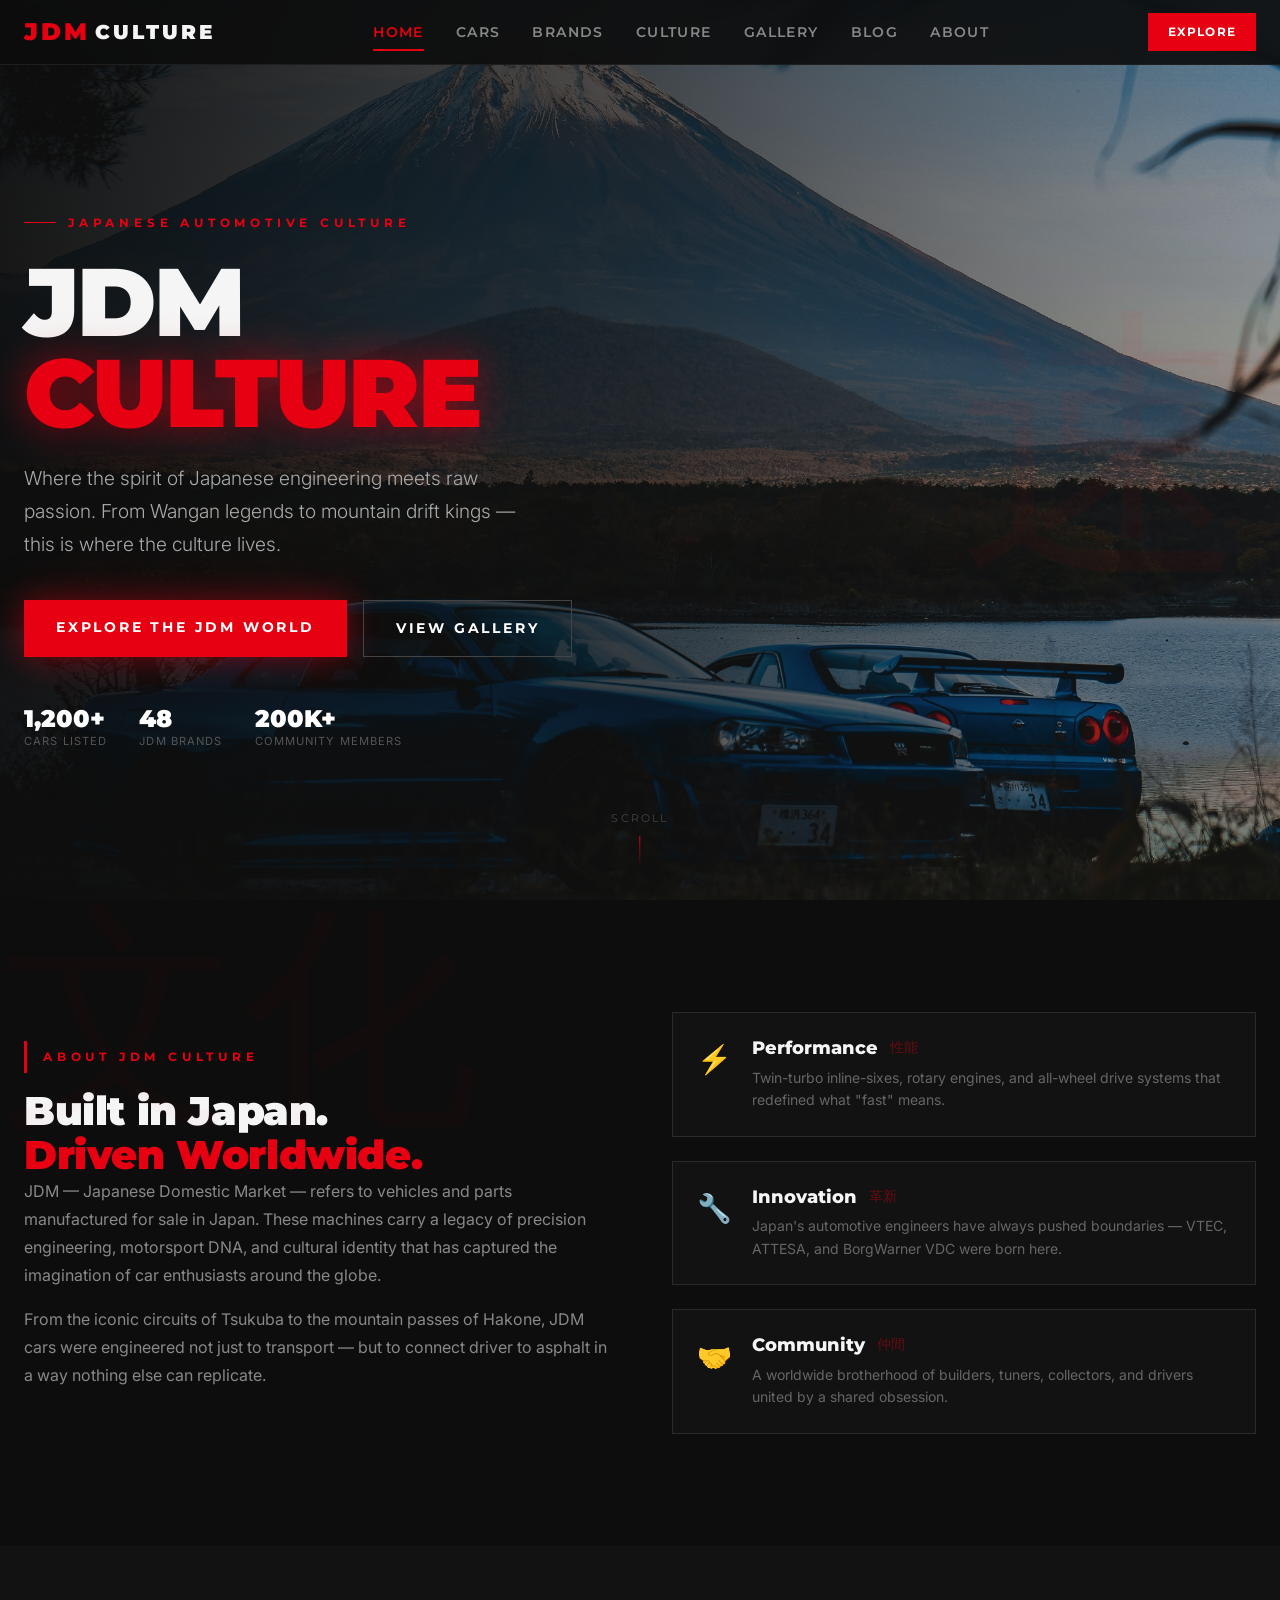
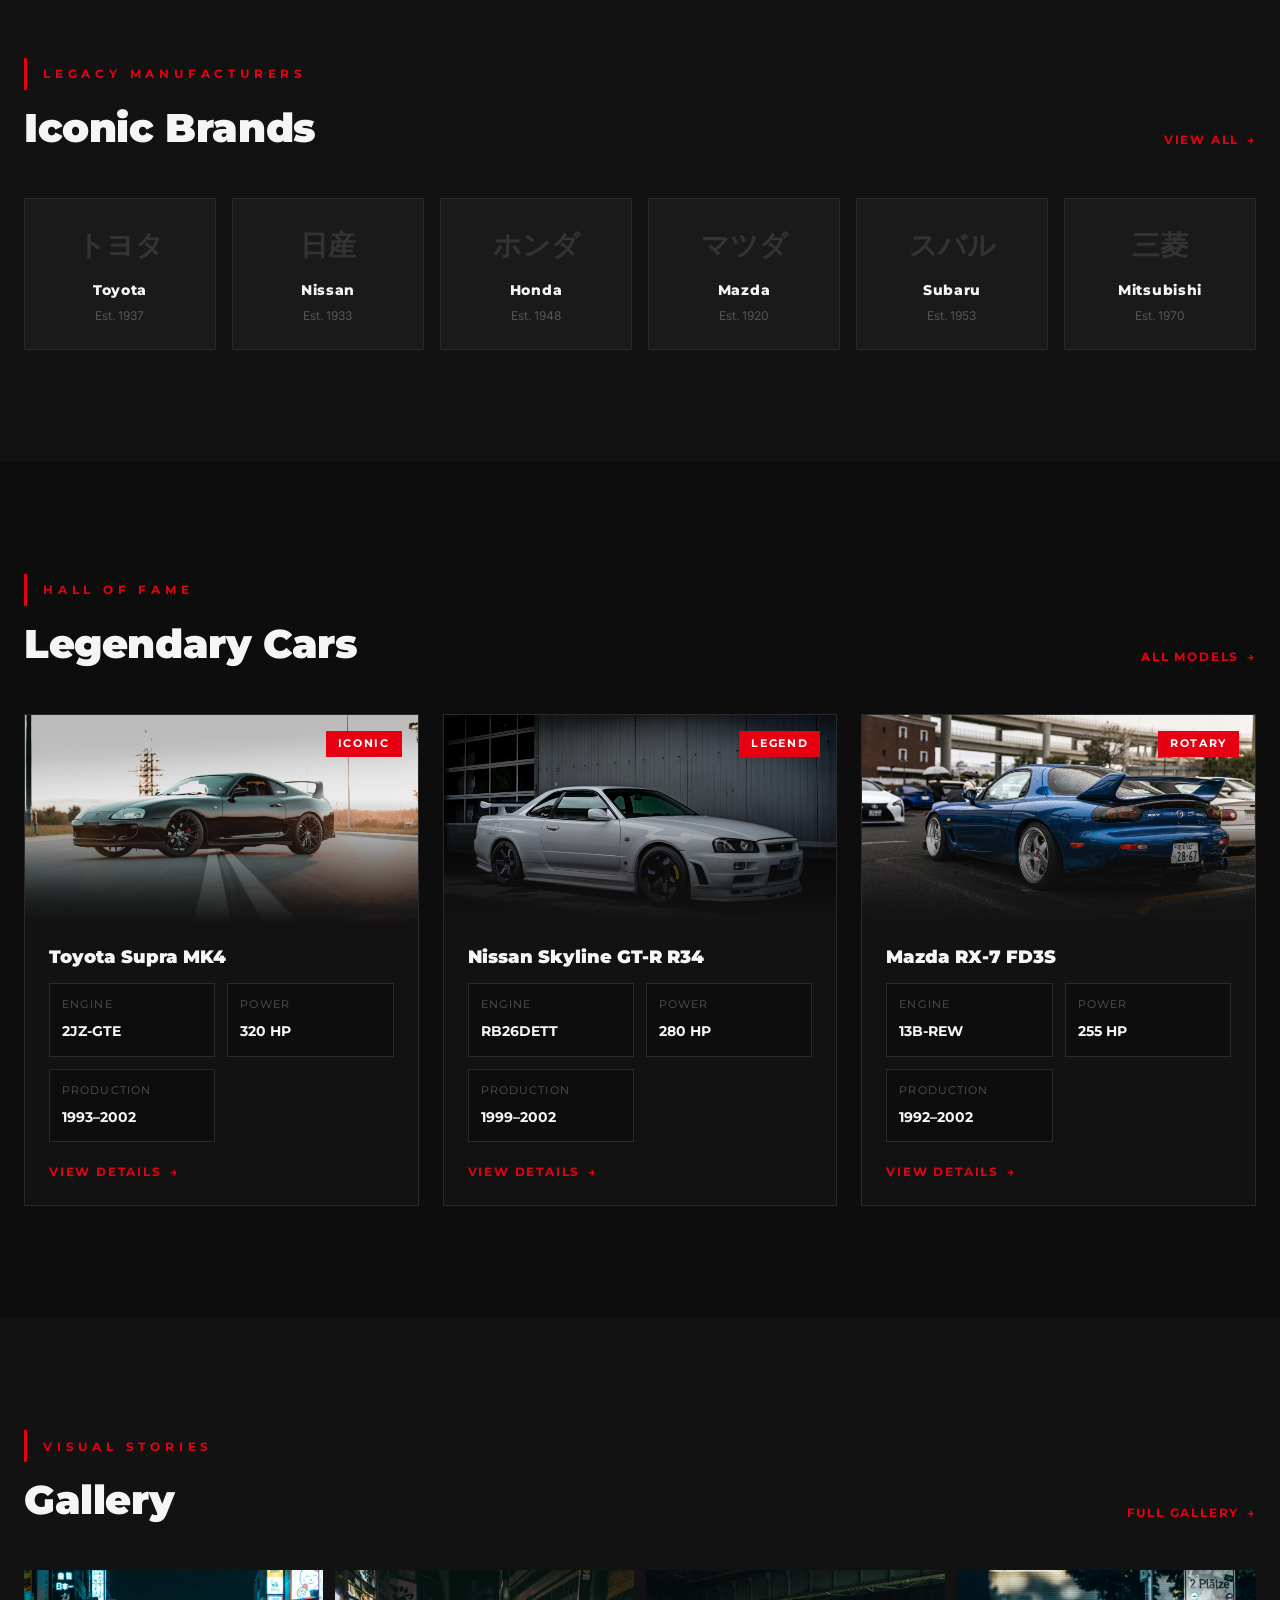
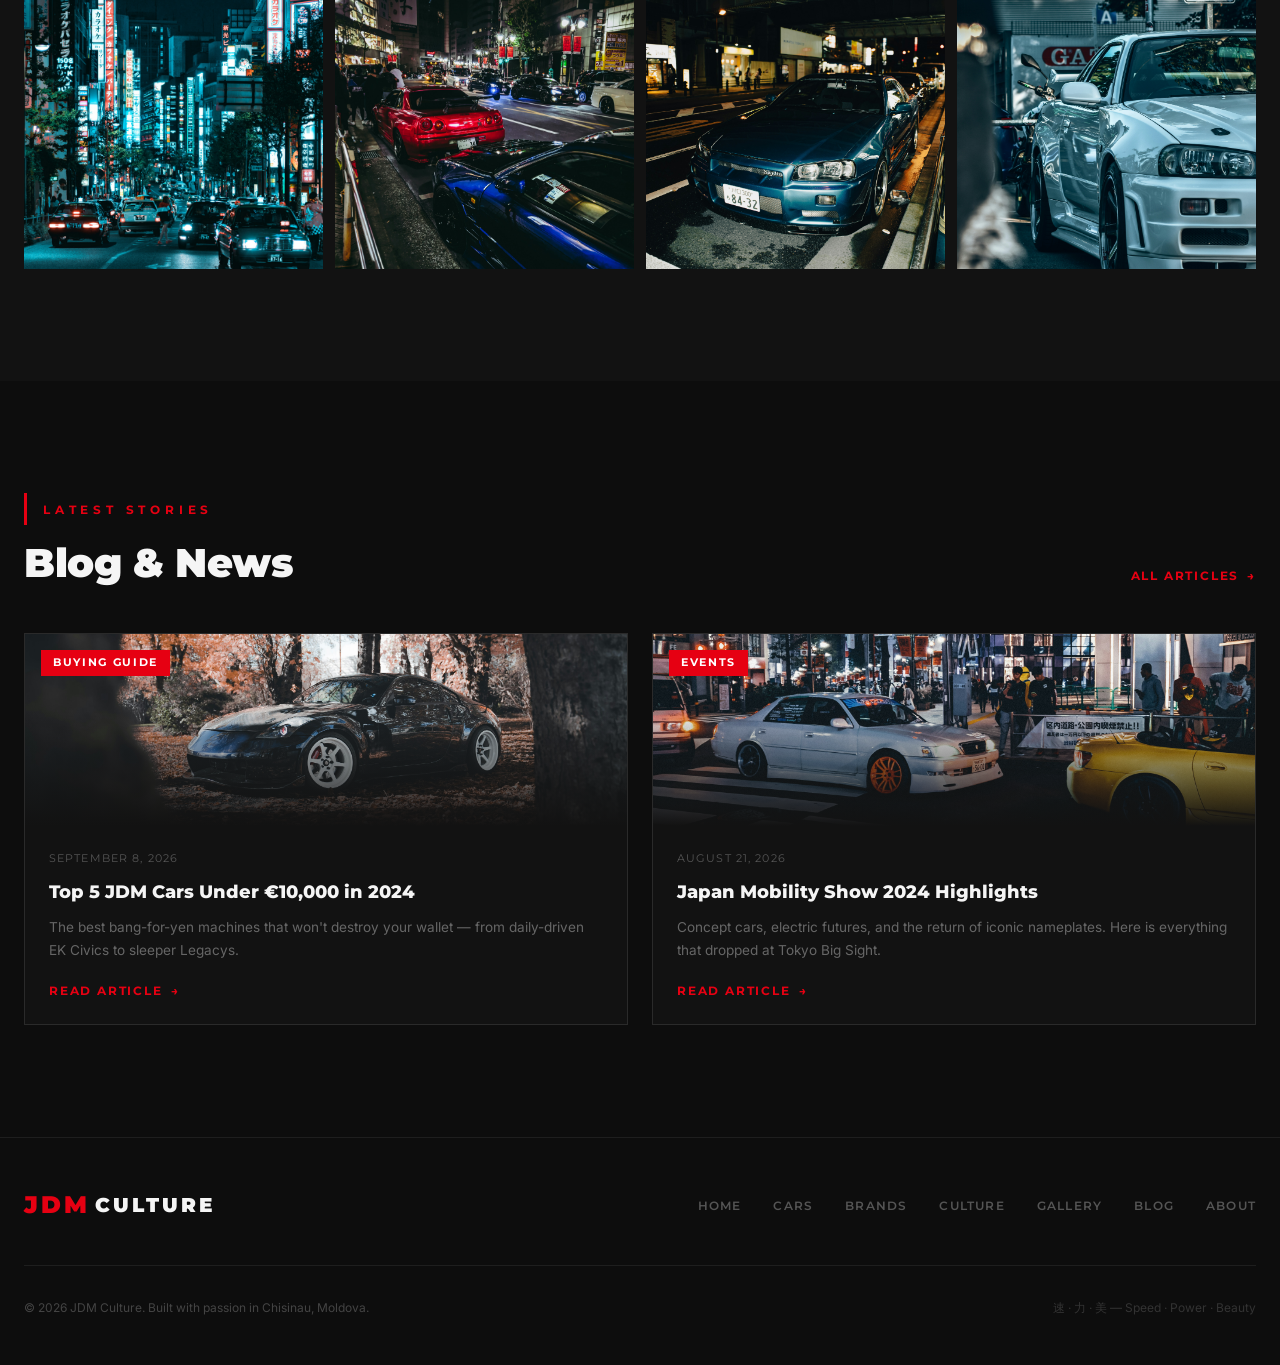
==== commit 542e07dc: "Imagini aproate tot" ====
--- a/index.html
+++ b/index.html
@@ -29,7 +29,7 @@
 
         <a href="cars.html" class="btn-cta">Explore</a>
 
-        <!-- Mobile toggle (checkbox hack, no JS) -->
+        <!-- Mobile toggle (checkbox hack) -->
         <input type="checkbox" id="menu-toggle" class="menu-toggle" />
         <label for="menu-toggle" class="menu-icon" aria-label="Toggle menu">
           <span></span><span></span><span></span>
@@ -50,7 +50,6 @@
     <main>
       <!-- ============ HERO ============ -->
       <section class="hero">
-        <!-- ÎNLOCUIEȘTE: imagine hero principală (recomandat 1600×900) -->
         <img
           src="images/hero-home.jpg"
           alt="Nissan Skyline GT-R at Mount Fuji"
@@ -243,7 +242,6 @@
           </div>
 
           <div class="cars-grid">
-            <!-- ÎNLOCUIEȘTE: imagine Toyota Supra MK4 -->
             <article class="car-card">
               <div class="car-img-wrap">
                 <img src="images/car-supra.jpg" alt="Toyota Supra MK4" class="car-img" />
@@ -260,7 +258,6 @@
               </div>
             </article>
 
-            <!-- ÎNLOCUIEȘTE: imagine Skyline R34 -->
             <article class="car-card">
               <div class="car-img-wrap">
                 <img src="images/car-r34.jpg" alt="Nissan Skyline GT-R R34" class="car-img" />
@@ -277,7 +274,6 @@
               </div>
             </article>
 
-            <!-- ÎNLOCUIEȘTE: imagine Mazda RX-7 FD3S -->
             <article class="car-card">
               <div class="car-img-wrap">
                 <img src="images/car-rx7.jpg" alt="Mazda RX-7 FD3S" class="car-img" />
@@ -311,22 +307,21 @@
           </div>
 
           <div class="gallery-preview">
-            <!-- ÎNLOCUIEȘTE: Tokyo Midnight Run -->
             <a href="gallery.html" class="gallery-item">
               <img src="images/gallery-1.jpg" alt="Tokyo Midnight Run" />
               <div class="gallery-overlay"></div>
             </a>
-            <!-- ÎNLOCUIEȘTE: Red Streak -->
+
             <a href="gallery.html" class="gallery-item">
               <img src="images/gallery-2.jpg" alt="Red Streak" />
               <div class="gallery-overlay"></div>
             </a>
-            <!-- ÎNLOCUIEȘTE: Night Circuit -->
+
             <a href="gallery.html" class="gallery-item">
               <img src="images/gallery-3.jpg" alt="Night Circuit" />
               <div class="gallery-overlay"></div>
             </a>
-            <!-- ÎNLOCUIEȘTE: Track Attack -->
+
             <a href="gallery.html" class="gallery-item">
               <img src="images/gallery-4.jpg" alt="Track Attack" />
               <div class="gallery-overlay"></div>
@@ -349,7 +344,6 @@
           </div>
 
           <div class="blog-grid">
-            <!-- ÎNLOCUIEȘTE: imagine articol 1 -->
             <a href="blog.html" class="blog-card">
               <div class="blog-img-wrap">
                 <img src="images/blog-1.jpg" alt="Top 5 JDM Cars Under €10,000 in 2024" />
@@ -363,7 +357,6 @@
               </div>
             </a>
 
-            <!-- ÎNLOCUIEȘTE: imagine articol 2 -->
             <a href="blog.html" class="blog-card">
               <div class="blog-img-wrap">
                 <img src="images/blog-2.jpg" alt="Japan Mobility Show 2024 Highlights" />
